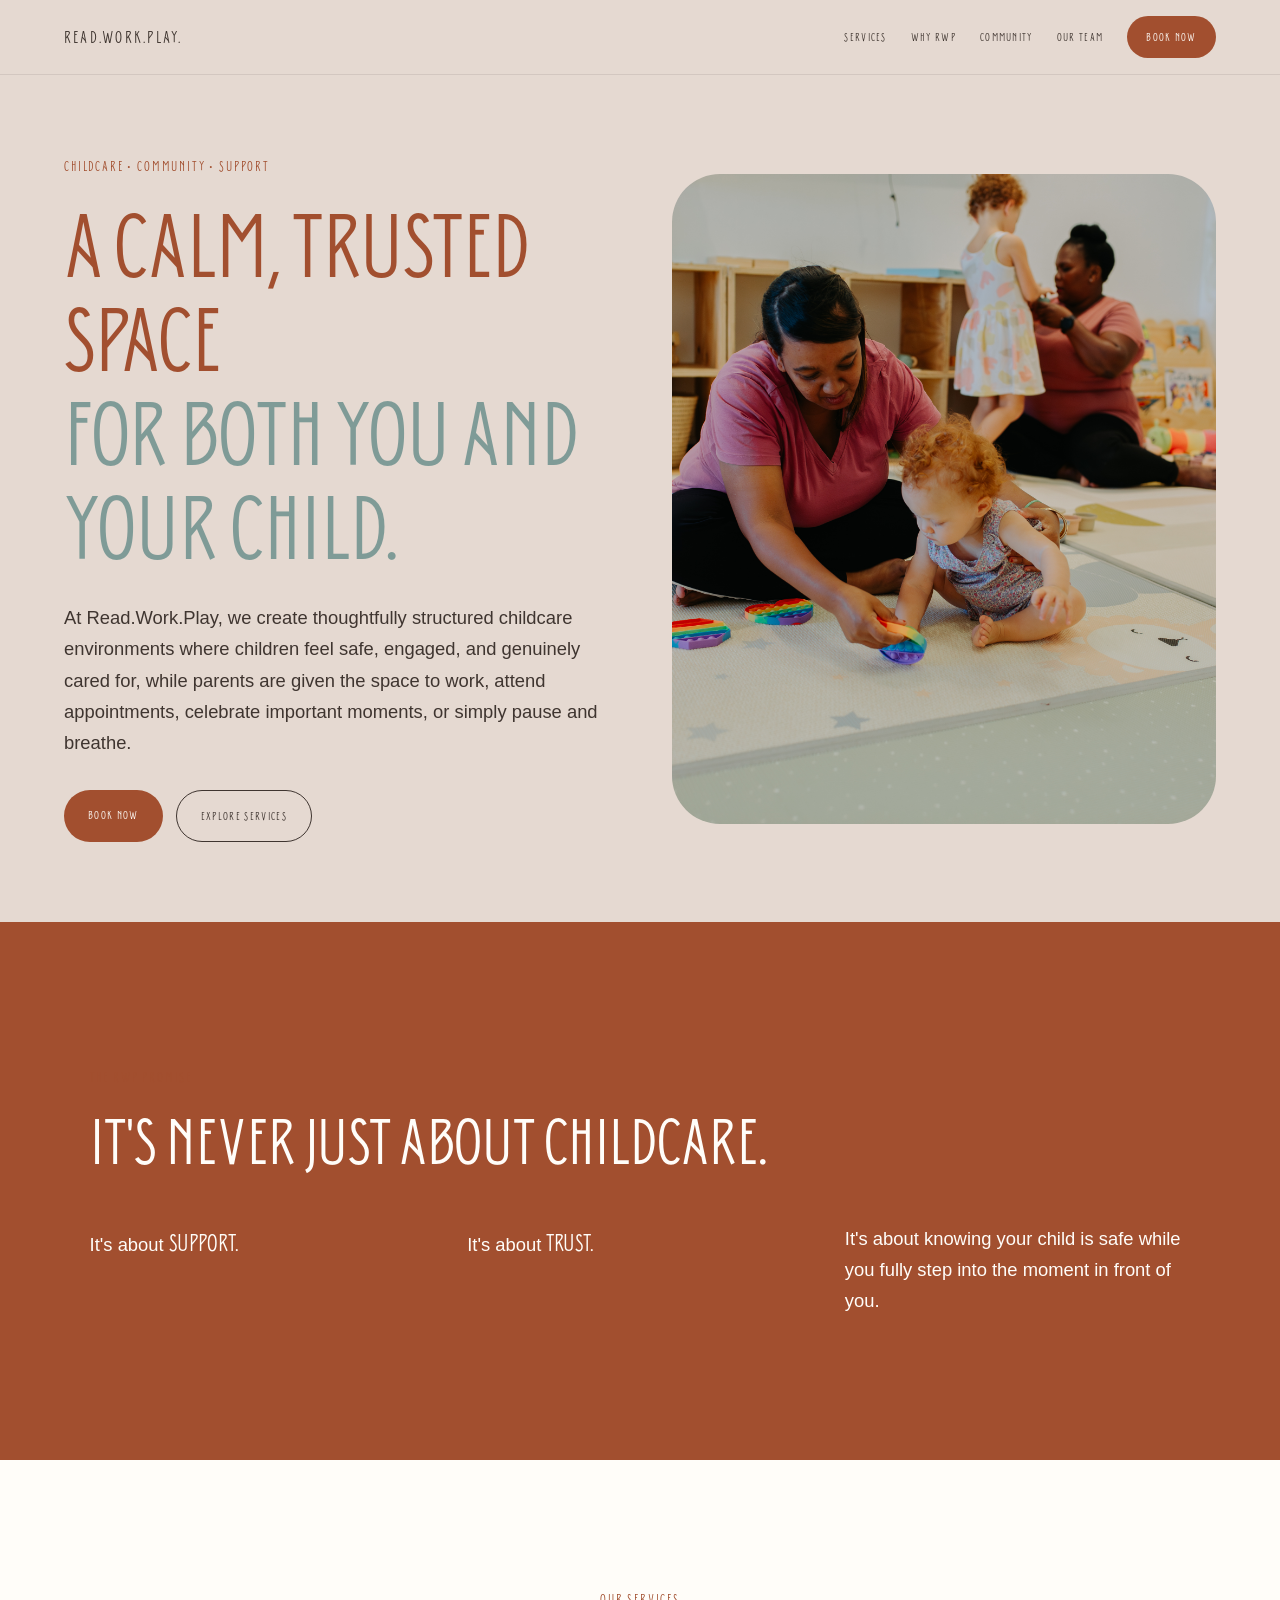
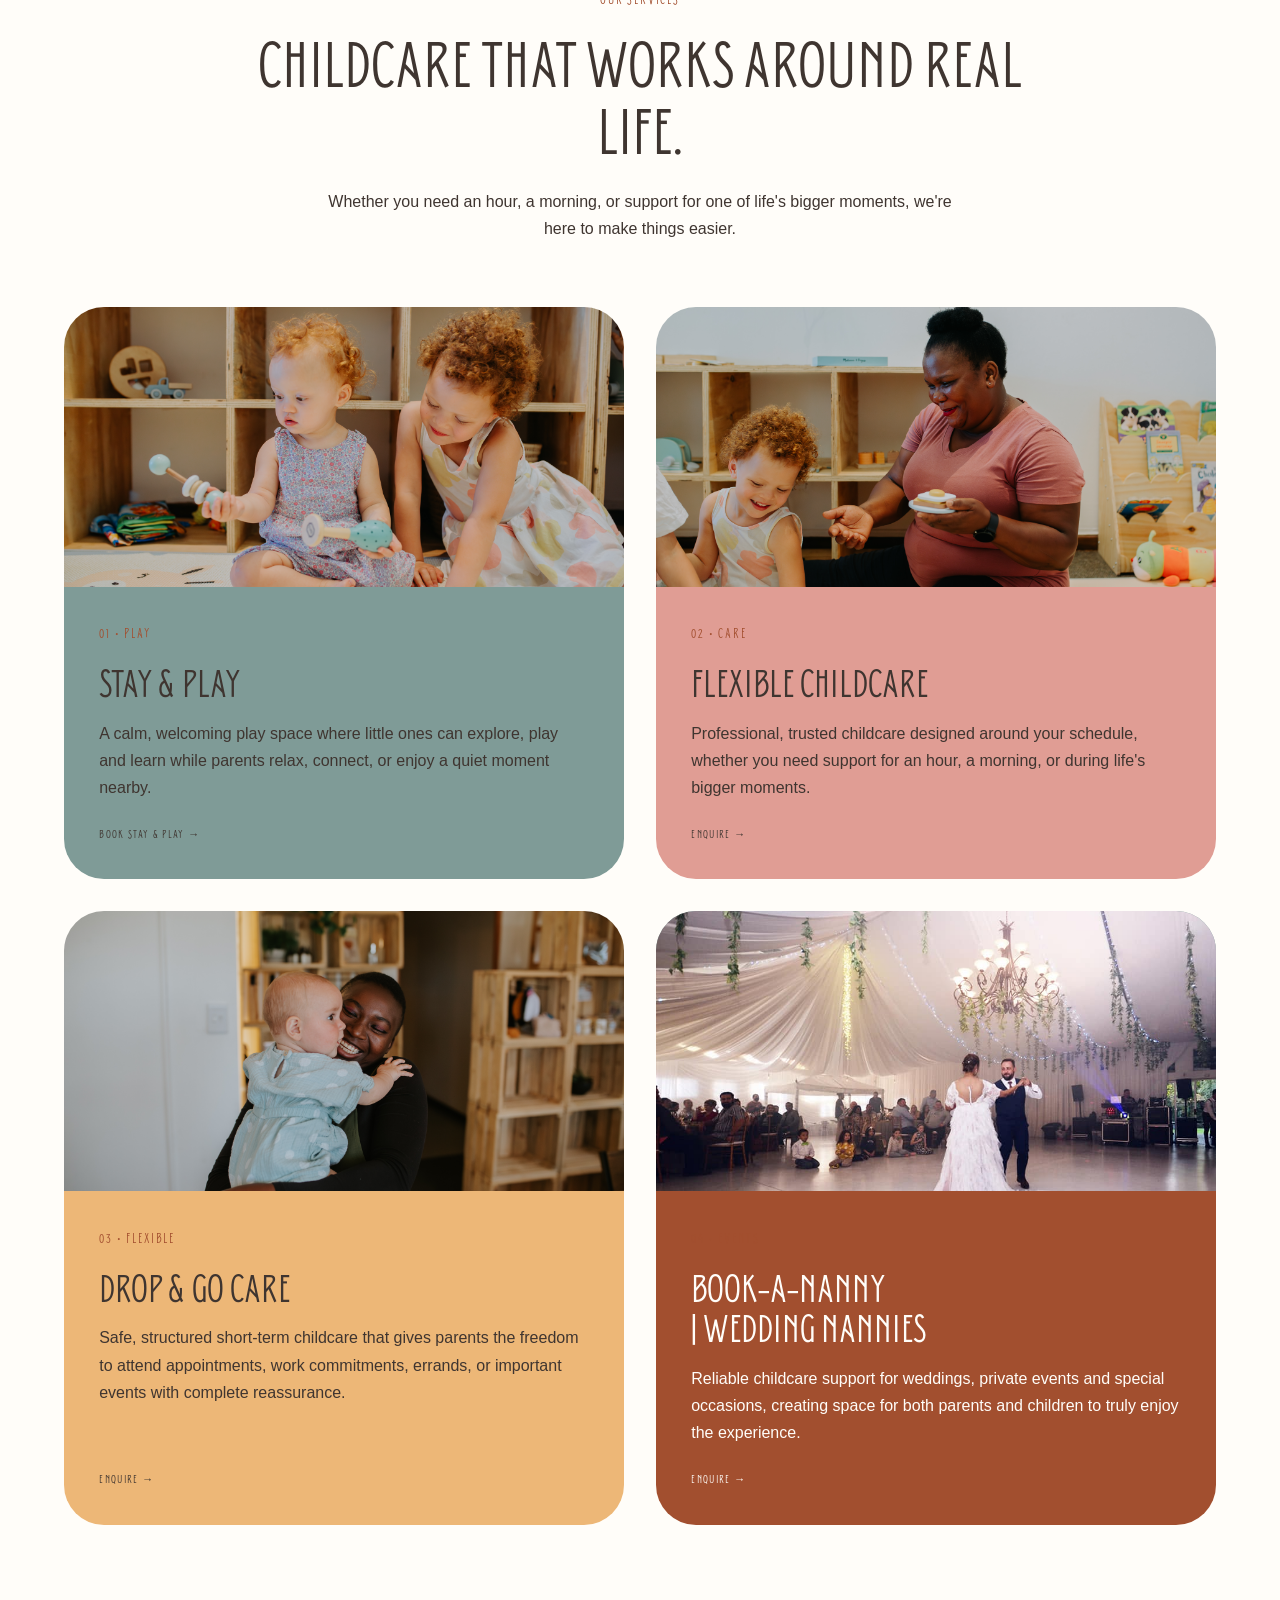
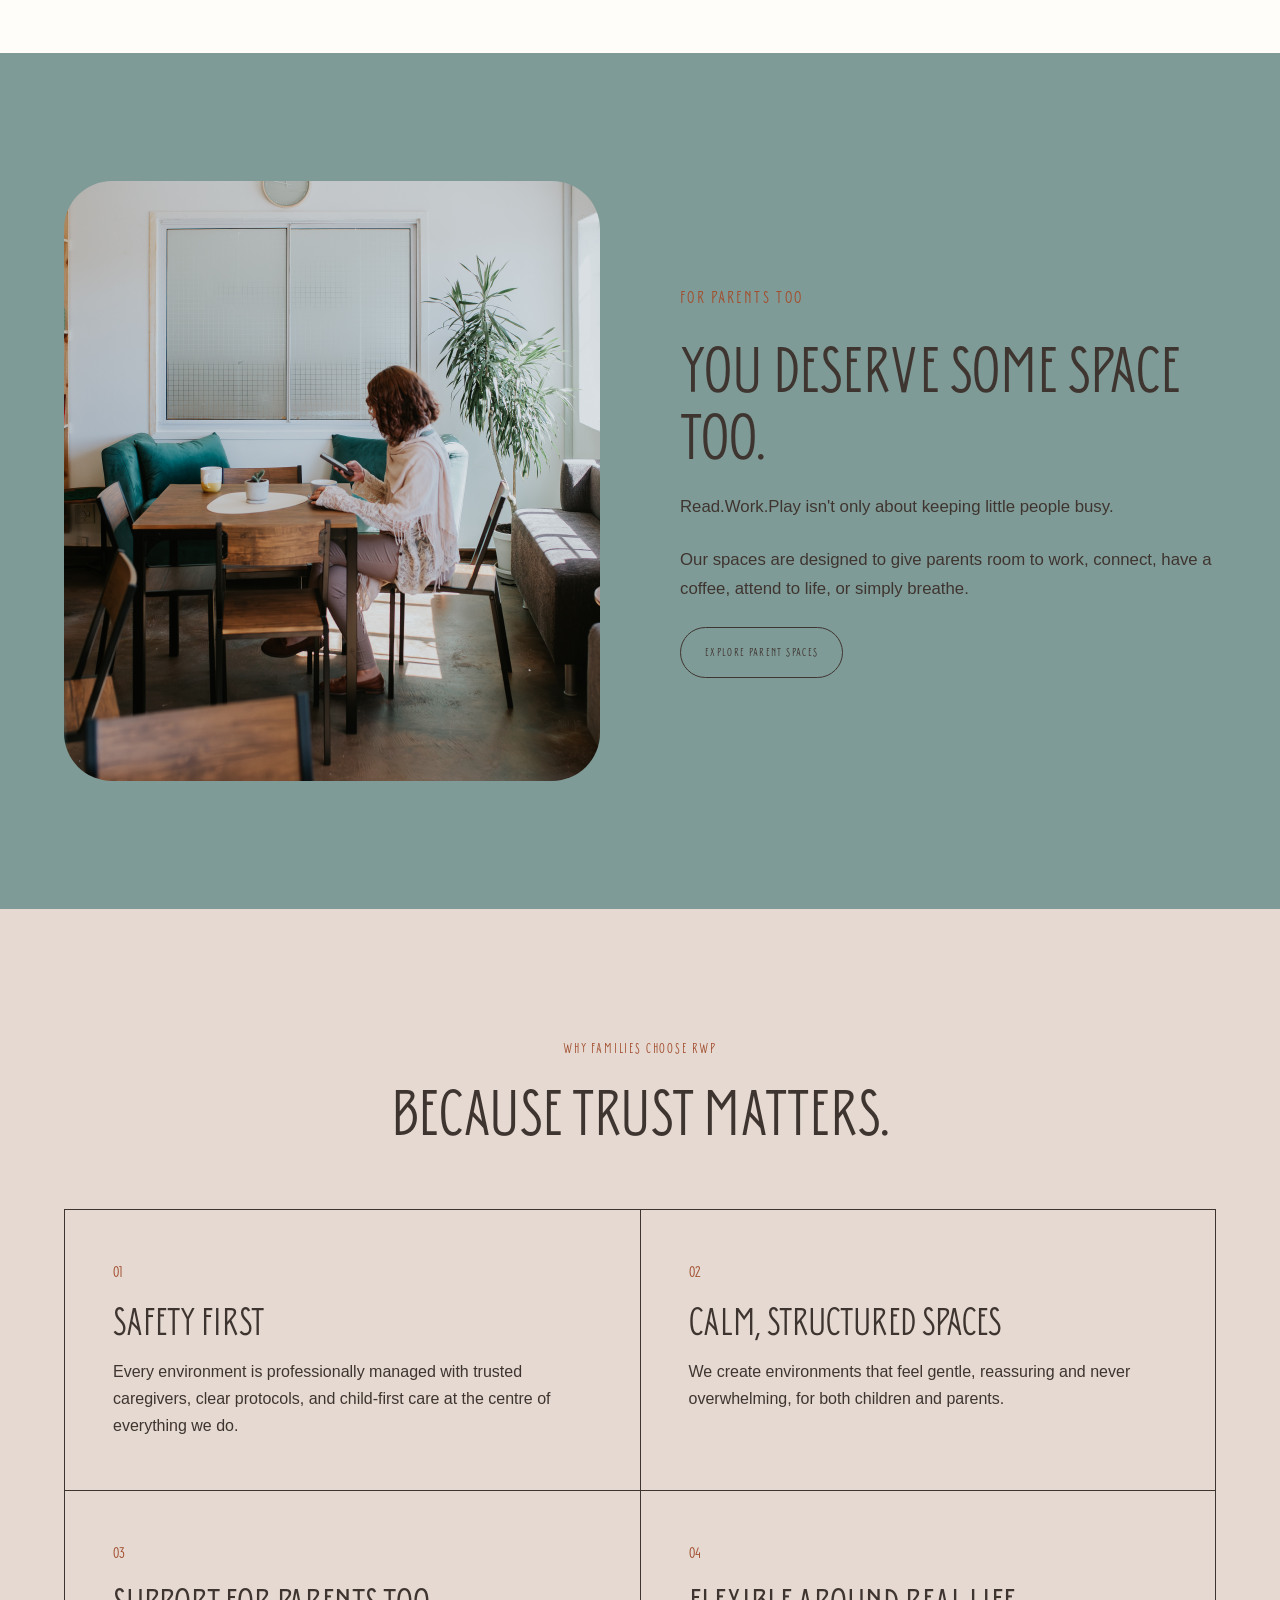
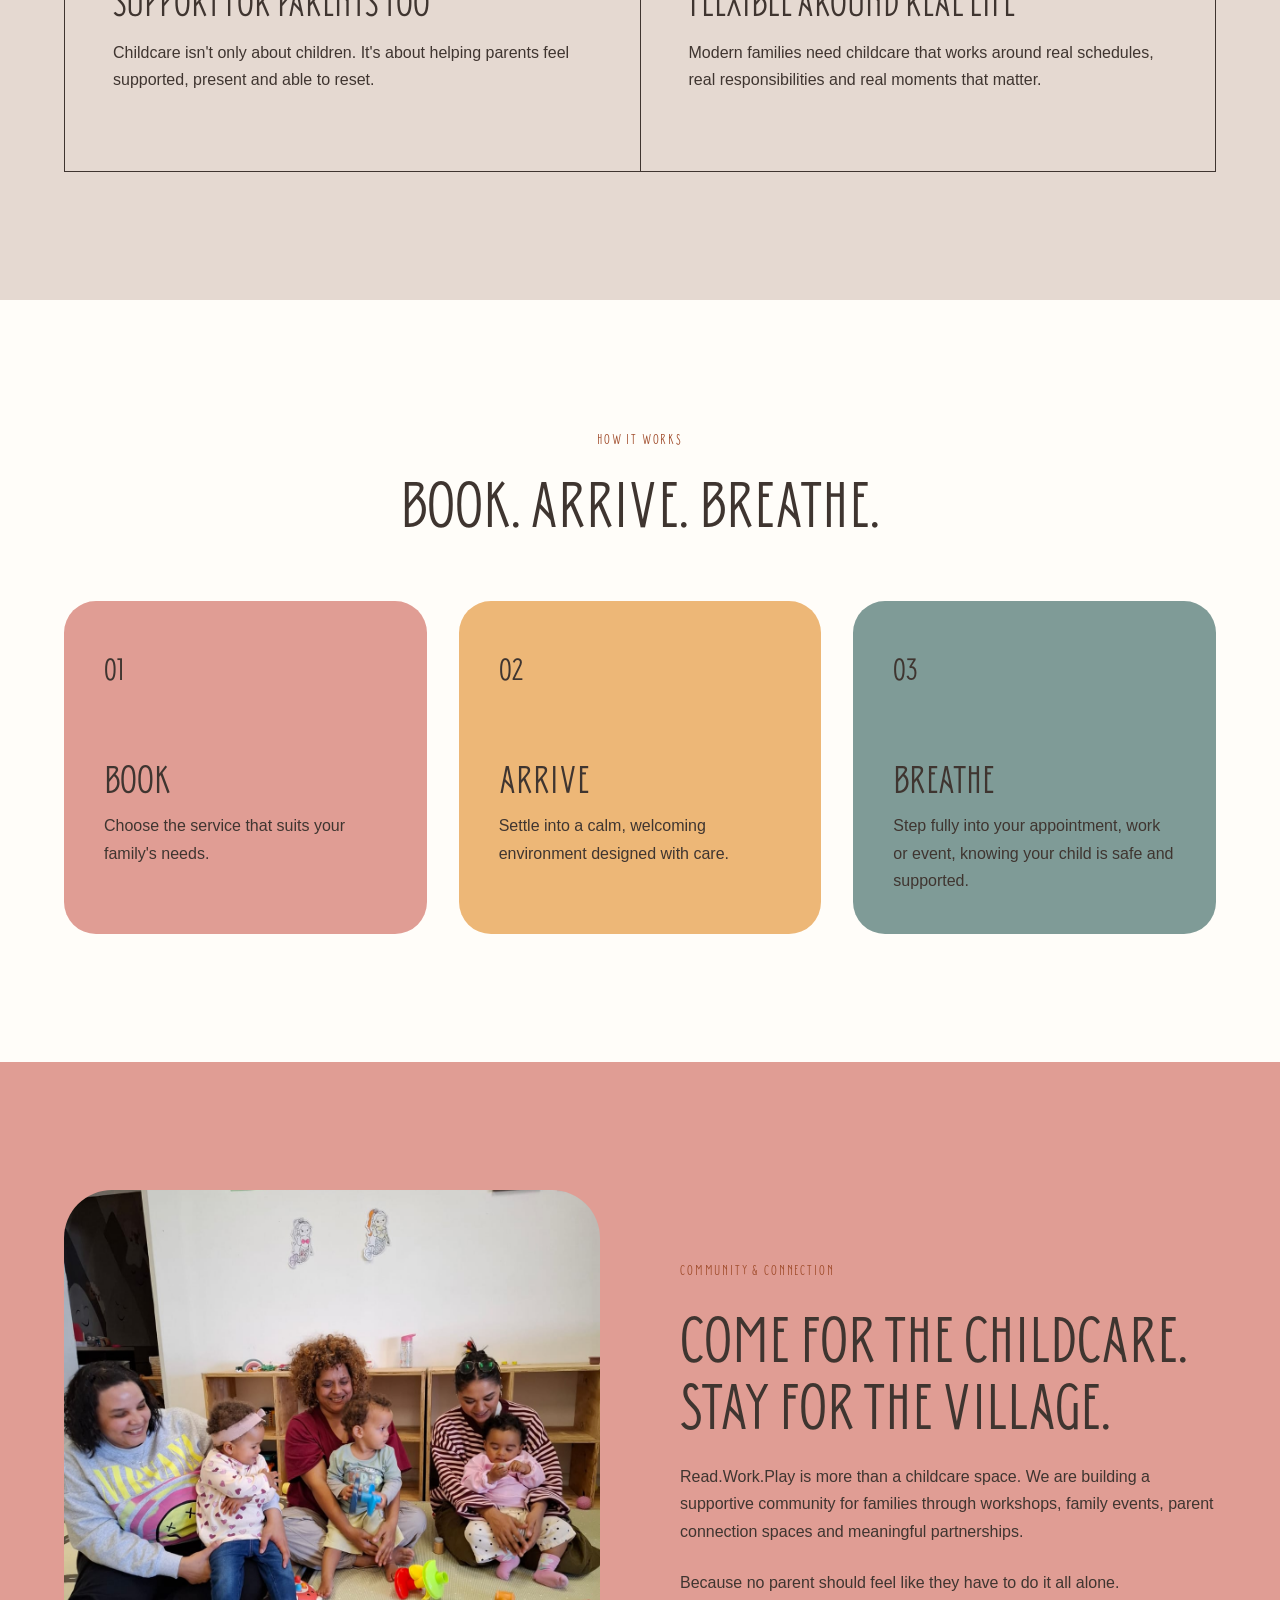
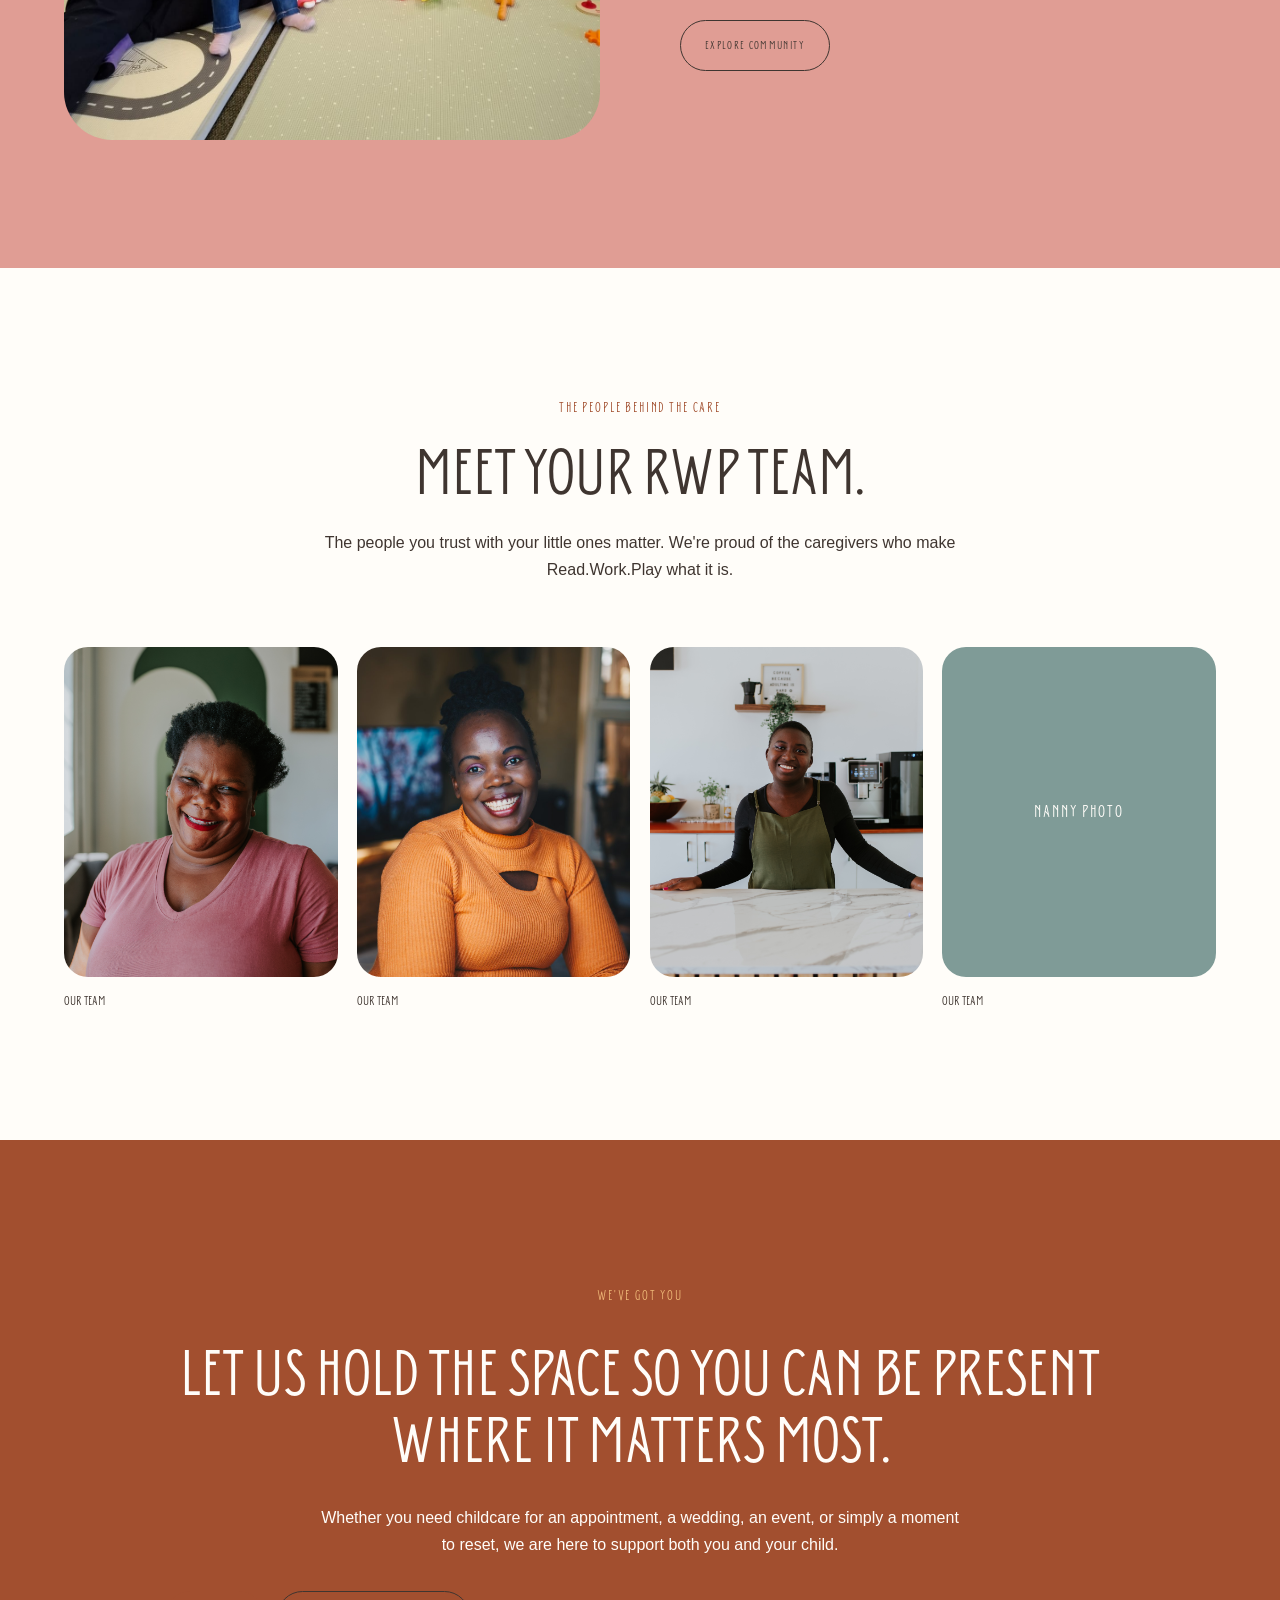
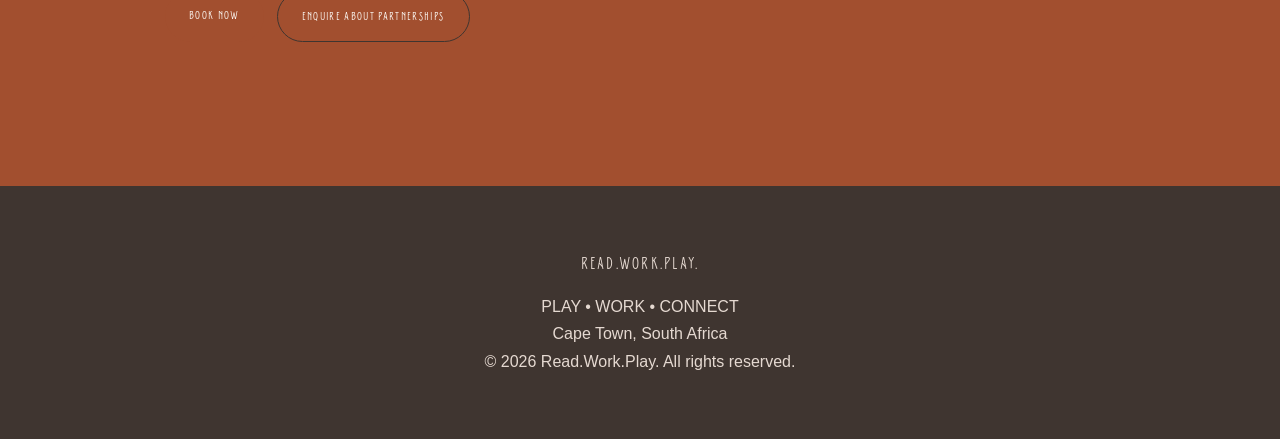
==== index.html @ f185a7cf "Update index.html" ====
<!DOCTYPE html>
<html lang="en">

<head>
    <meta charset="UTF-8">
    <meta name="viewport" content="width=device-width, initial-scale=1.0">

    <title>Read.Work.Play. | Childcare You Can Trust</title>

    <meta name="description"
        content="A calm, trusted space for both you and your child. Read.Work.Play provides trusted childcare, play, parent spaces and community in Cape Town.">

    <link rel="stylesheet" href="style.css">
</head>

<body>

<header>
    <nav class="navbar">

        <a href="#" class="logo">READ.WORK.PLAY.</a>

        <div class="nav-links">
            <a href="#services">SERVICES</a>
            <a href="#why">WHY RWP</a>
            <a href="#community">COMMUNITY</a>
            <a href="#team">OUR TEAM</a>
            <a href="#book" class="nav-button">BOOK NOW</a>
        </div>

    </nav>
</header>


<main>

<!-- HERO -->

<section class="hero">

    <div class="hero-copy">

        <p class="eyebrow">CHILDCARE • COMMUNITY • SUPPORT</p>

        <h1>
            A calm, trusted space
            <span>for both you and your child.</span>
        </h1>

        <p class="hero-text">
            At Read.Work.Play, we create thoughtfully structured childcare
            environments where children feel safe, engaged, and genuinely
            cared for, while parents are given the space to work, attend
            appointments, celebrate important moments, or simply pause and breathe.
        </p>

        <div class="hero-buttons">
            <a href="#book" class="button primary">BOOK NOW</a>
            <a href="#services" class="button secondary">EXPLORE SERVICES</a>
        </div>

    </div>


    <div class="hero-image">
    <img src="Hero photo.jpg" alt="Read.Work.Play nanny playing with a child">
</div>

    </div>

</section>


<!-- THE RWP PROMISE -->

<section class="statement">

    <div class="statement-inner">

        <p class="eyebrow">THE RWP PROMISE</p>

        <h2>It's never just about childcare.</h2>

        <div class="statement-lines">

            <p>It's about <strong>support.</strong></p>

            <p>It's about <strong>trust.</strong></p>

            <p>
                It's about knowing your child is safe while you fully
                step into the moment in front of you.
            </p>

        </div>

    </div>

</section>


<!-- SERVICES -->

<section class="services" id="services">

    <div class="section-heading">

        <p class="eyebrow">OUR SERVICES</p>

        <h2>Childcare that works around real life.</h2>

        <p>
            Whether you need an hour, a morning, or support for one of
            life's bigger moments, we're here to make things easier.
        </p>

    </div>


    <div class="service-grid">


        <!-- STAY & PLAY -->

        <article class="service-card">

            <div class="service-photo">

<img src="RWP.Brand.130425-23.jpg" alt="Children enjoying Stay & Play at Read.Work.Play">

            </div>

            <div class="service-content">

                <div>

                    <p class="eyebrow">01 • PLAY</p>

                    <h3>Stay & Play</h3>

                    <p>
                        A calm, welcoming play space where little ones
                        can explore, play and learn while parents relax,
                        connect, or enjoy a quiet moment nearby.
                    </p>

                </div>

                <a href="#book" class="service-link">
                    BOOK STAY & PLAY →
                </a>

            </div>

        </article>


        <!-- FLEXIBLE CHILDCARE -->

        <article class="service-card">

            <div class="service-photo">

<img src="RWP.Brand.130425-15 (1).jpg" alt="Read.Work.Play nanny caring for a child">

            </div>

            <div class="service-content">

                <div>

                    <p class="eyebrow">02 • CARE</p>

                    <h3>Flexible Childcare</h3>

                    <p>
                        Professional, trusted childcare designed around
                        your schedule, whether you need support for an
                        hour, a morning, or during life's bigger moments.
                    </p>

                </div>

                <a href="#book" class="service-link">
                    ENQUIRE →
                </a>

            </div>

        </article>


        <!-- DROP & GO -->

        <article class="service-card">

            <div class="service-photo">

<img src="RWP.Brand.130425-76.jpg" alt="Child arriving at Read.Work.Play">

            </div>

            <div class="service-content">

                <div>

                    <p class="eyebrow">03 • FLEXIBLE</p>

                    <h3>Drop & Go Care</h3>

                    <p>
                        Safe, structured short-term childcare that gives
                        parents the freedom to attend appointments, work
                        commitments, errands, or important events with
                        complete reassurance.
                    </p>

                </div>

                <a href="#book" class="service-link">
                    ENQUIRE →
                </a>

            </div>

        </article>


        <!-- WEDDING NANNIES -->

        <article class="service-card">

            <div class="service-photo">

<img src="FB_IMG_1767176149376.jpg" alt="Children enjoying an event at Read.Work.Play">

            </div>

            <div class="service-content">

                <div>

                    <p class="eyebrow">04 • EVENTS</p>

                    <h3>
                        Book-A-Nanny<br>
                        | Wedding Nannies
                    </h3>

                    <p>
                        Reliable childcare support for weddings, private
                        events and special occasions, creating space for
                        both parents and children to truly enjoy the experience.
                    </p>

                </div>

                <a href="#book" class="service-link">
                    ENQUIRE →
                </a>

            </div>

        </article>


    </div>

</section>


<!-- SPACE FOR PARENTS -->

<section class="parent-space">

    <div class="parent-grid">

        <div class="parent-image">

<img src="RWP.Brand.130425-49.jpg" alt="Parent coworking space at Read.Work.Play">

        </div>


        <div class="parent-copy">

            <p class="eyebrow">FOR PARENTS TOO</p>

            <h2>You deserve some space too.</h2>

            <p>
                Read.Work.Play isn't only about keeping little people busy.
            </p>

            <p>
                Our spaces are designed to give parents room to work,
                connect, have a coffee, attend to life, or simply breathe.
            </p>

            <a href="#book" class="button secondary">
                EXPLORE PARENT SPACES
            </a>

        </div>

    </div>

</section>


<!-- WHY RWP -->

<section class="section why" id="why">

    <div class="section-heading">

        <p class="eyebrow">WHY FAMILIES CHOOSE RWP</p>

        <h2>Because trust matters.</h2>

    </div>


    <div class="trust-grid">


        <article class="trust-card">

            <div class="trust-number">01</div>

            <h3>Safety First</h3>

            <p>
                Every environment is professionally managed with trusted
                caregivers, clear protocols, and child-first care at the
                centre of everything we do.
            </p>

        </article>


        <article class="trust-card">

            <div class="trust-number">02</div>

            <h3>Calm, Structured Spaces</h3>

            <p>
                We create environments that feel gentle, reassuring and
                never overwhelming, for both children and parents.
            </p>

        </article>


        <article class="trust-card">

            <div class="trust-number">03</div>

            <h3>Support for Parents Too</h3>

            <p>
                Childcare isn't only about children. It's about helping
                parents feel supported, present and able to reset.
            </p>

        </article>


        <article class="trust-card">

            <div class="trust-number">04</div>

            <h3>Flexible Around Real Life</h3>

            <p>
                Modern families need childcare that works around real
                schedules, real responsibilities and real moments that matter.
            </p>

        </article>


    </div>

</section>


<!-- HOW IT WORKS -->

<section class="section how">

    <div class="section-heading">

        <p class="eyebrow">HOW IT WORKS</p>

        <h2>Book. Arrive. Breathe.</h2>

    </div>


    <div class="steps">


        <article class="step">

            <div class="step-number">01</div>

            <h3>Book</h3>

            <p>
                Choose the service that suits your family's needs.
            </p>

        </article>


        <article class="step">

            <div class="step-number">02</div>

            <h3>Arrive</h3>

            <p>
                Settle into a calm, welcoming environment designed with care.
            </p>

        </article>


        <article class="step">

            <div class="step-number">03</div>

            <h3>Breathe</h3>

            <p>
                Step fully into your appointment, work or event,
           knowing your child is safe and supported.
            </p>

        </article>


    </div>

</section>


<!-- COMMUNITY -->

<section class="community" id="community">

    <div class="community-grid">

        <div class="community-image">

<img src="1000138446.jpg" alt="Read.Work.Play community and café space">

        </div>


        <div class="community-copy">

            <p class="eyebrow">COMMUNITY & CONNECTION</p>

            <h2>Come for the childcare. Stay for the village.</h2>

            <p>
                Read.Work.Play is more than a childcare space. We are
                building a supportive community for families through
                workshops, family events, parent connection spaces and
                meaningful partnerships.
            </p>

            <p>
                Because no parent should feel like they have to do it all alone.
            </p>

            <a href="#book" class="button secondary">
                EXPLORE COMMUNITY
            </a>

        </div>

    </div>

</section>


<!-- TEAM -->

<section class="section team" id="team">

    <div class="section-heading">

        <p class="eyebrow">THE PEOPLE BEHIND THE CARE</p>

        <h2>Meet your RWP team.</h2>

        <p>
            The people you trust with your little ones matter.
            We're proud of the caregivers who make Read.Work.Play what it is.
        </p>

    </div>


<div class="team-grid">

    <div>
        <div class="team-photo">
            <img src="RWP.Brand.130425-104.jpg" alt="Read.Work.Play nanny">
        </div>
        <p class="team-name">OUR TEAM</p>
    </div>

    <div>
        <div class="team-photo">
            <img src="Scene 3-1.jpg" alt="Read.Work.Play nanny">
        </div>
        <p class="team-name">OUR TEAM</p>
    </div>

    <div>
        <div class="team-photo">
            <img src="RWP.Brand.130425-85.jpg" alt="Read.Work.Play nanny">
        </div>
        <p class="team-name">OUR TEAM</p>
    </div>

    <div>
        <div class="team-photo">
            <div class="image-placeholder">NANNY PHOTO</div>
        </div>
        <p class="team-name">OUR TEAM</p>
    </div>

</div>

</section>


<!-- FINAL CTA -->

<section class="final-cta" id="book">

    <div class="final-cta-inner">

        <p class="eyebrow">WE'VE GOT YOU</p>

        <h2>
            Let us hold the space so you can be present where it matters most.
        </h2>

        <p>
            Whether you need childcare for an appointment, a wedding,
            an event, or simply a moment to reset, we are here to support
            both you and your child.
        </p>

        <div class="hero-buttons">

            <a href="#" class="button primary">
                BOOK NOW
            </a>

            <a href="#" class="button secondary">
                ENQUIRE ABOUT PARTNERSHIPS
            </a>

        </div>

    </div>

</section>

</main>


<footer>

    <div class="footer-logo">
        READ.WORK.PLAY.
    </div>

    <p>PLAY • WORK • CONNECT</p>

    <p>Cape Town, South Africa</p>

    <p>© 2026 Read.Work.Play. All rights reserved.</p>

</footer>

</body>

</html>
---- style.css ----
@font-face {
    font-family: "Donau";
    src: url("Donau%20Neue_Uppercase.otf") format("opentype");
    font-weight: 400;
    font-style: normal;
}

:root {
    --teal: #7F9B97;
    --pink: #E09D94;
    --peach: #EDB777;
    --cream: #E5D9D1;
    --rust: #A24F2F;
    --dark: #3F3530;
    --white: #FFFDF9;
}

* {
    margin: 0;
    padding: 0;
    box-sizing: border-box;
}

html {
    scroll-behavior: smooth;
}

body {
    background: var(--cream);
    color: var(--dark);
    font-family: Arial, Helvetica, sans-serif;
    line-height: 1.7;
}

a {
    color: inherit;
    text-decoration: none;
}

img {
    width: 100%;
    height: 100%;
    object-fit: cover;
    display: block;
}

h1,
h2,
h3,
.logo,
.button,
.eyebrow,
.nav-links a {
    font-family: "Donau", Arial, sans-serif;
    text-transform: uppercase;
    font-weight: 400;
}

h1,
h2,
h3 {
    line-height: 1.05;
}

h1 {
    font-size: clamp(3.5rem, 7vw, 7.5rem);
}

h2 {
    font-size: clamp(2.8rem, 5vw, 5.5rem);
}

h3 {
    font-size: clamp(1.8rem, 3vw, 2.8rem);
}

.eyebrow {
    font-size: .82rem;
    letter-spacing: .14em;
    color: var(--rust);
    margin-bottom: 1.2rem;
}

/* NAV */

header {
    position: sticky;
    top: 0;
    z-index: 100;
    background: rgba(229,217,209,.94);
    backdrop-filter: blur(12px);
    border-bottom: 1px solid rgba(63,53,48,.1);
}

.navbar {
    max-width: 1400px;
    margin: auto;
    padding: 1rem 5%;
    display: flex;
    justify-content: space-between;
    align-items: center;
}

.logo {
    font-size: 1rem;
    letter-spacing: .14em;
}

.nav-links {
    display: flex;
    gap: 1.5rem;
    align-items: center;
}

.nav-links a {
    font-size: .68rem;
    letter-spacing: .12em;
}

.nav-button {
    background: var(--rust);
    color: var(--white);
    padding: .75rem 1.2rem;
    border-radius: 100px;
}

/* HERO */

.hero {
    min-height: 86vh;
    padding: 5rem 5%;
    display: grid;
    grid-template-columns: 1fr 1fr;
    gap: 4rem;
    align-items: center;
    max-width: 1500px;
    margin: auto;
}

.hero-copy {
    max-width: 700px;
}

.hero h1 {
    color: var(--rust);
    margin-bottom: 1.8rem;
}

.hero h1 span {
    color: var(--teal);
    display: block;
}

.hero-text {
    max-width: 600px;
    font-size: 1.15rem;
}

.hero-buttons {
    display: flex;
    flex-wrap: wrap;
    gap: .8rem;
    margin-top: 2rem;
}

.button {
    display: inline-block;
    padding: .95rem 1.5rem;
    border-radius: 100px;
    font-size: .7rem;
    letter-spacing: .12em;
    transition: transform .2s ease;
}

.button:hover {
    transform: translateY(-3px);
}

.primary {
    background: var(--rust);
    color: var(--white);
}

.secondary {
    border: 1.5px solid var(--dark);
}

.hero-image {
    height: 650px;
    border-radius: 3rem;
    overflow: hidden;
    background: var(--teal);
}

.image-placeholder {
    min-height: 100%;
    display: flex;
    align-items: center;
    justify-content: center;
    text-align: center;
    padding: 2rem;
    color: var(--white);
    background: var(--teal);
    font-family: "Donau", Arial, sans-serif;
    text-transform: uppercase;
    letter-spacing: .12em;
}

/* STATEMENT */

.statement {
    background: var(--rust);
    color: var(--white);
    padding: 9rem 7%;
}

.statement-inner {
    max-width: 1200px;
    margin: auto;
}

.statement h2 {
    max-width: 850px;
    margin-bottom: 3rem;
}

.statement-lines {
    display: grid;
    grid-template-columns: repeat(3, 1fr);
    gap: 2rem;
}

.statement-lines p {
    font-size: 1.15rem;
}

.statement-lines strong {
    font-family: "Donau", Arial, sans-serif;
    text-transform: uppercase;
    font-weight: 400;
    font-size: 1.5rem;
}

/* SECTION */

.section {
    padding: 8rem 5%;
}

.section-heading {
    max-width: 850px;
    margin: 0 auto 4rem;
    text-align: center;
}

.section-heading p:last-child {
    max-width: 650px;
    margin: 1.5rem auto 0;
}

/* SERVICES */

.services {
    background: var(--white);
    padding: 8rem 5%;
}

.service-grid {
    max-width: 1300px;
    margin: auto;
    display: grid;
    grid-template-columns: repeat(2, 1fr);
    gap: 2rem;
}

.service-card {
    min-height: 560px;
    border-radius: 2.5rem;
    overflow: hidden;
    display: grid;
    grid-template-rows: 280px 1fr;
}

.service-photo {
    background: var(--teal);
}

.service-content {
    padding: 2.2rem;
    display: flex;
    flex-direction: column;
    justify-content: space-between;
}

.service-card:nth-child(1) .service-content {
    background: var(--teal);
}

.service-card:nth-child(2) .service-content {
    background: var(--pink);
}

.service-card:nth-child(3) .service-content {
    background: var(--peach);
}

.service-card:nth-child(4) .service-content {
    background: var(--rust);
    color: var(--white);
}

.service-content h3 {
    margin-bottom: 1rem;
}

.service-link {
    font-family: "Donau", Arial, sans-serif;
    text-transform: uppercase;
    font-size: .7rem;
    letter-spacing: .12em;
    margin-top: 1.5rem;
}

/* PARENT SPACE */

.parent-space {
    background: var(--teal);
    padding: 8rem 5%;
}

.parent-grid {
    max-width: 1300px;
    margin: auto;
    display: grid;
    grid-template-columns: 1fr 1fr;
    gap: 5rem;
    align-items: center;
}

.parent-image {
    height: 600px;
    border-radius: 3rem;
    overflow: hidden;
}

.parent-copy h2 {
    margin-bottom: 1.5rem;
}

.parent-copy p {
    max-width: 550px;
    margin-bottom: 1.5rem;
    font-size: 1.05rem;
}

/* WHY */

.why {
    background: var(--cream);
}

.trust-grid {
    max-width: 1200px;
    margin: auto;
    display: grid;
    grid-template-columns: repeat(2, 1fr);
    gap: 1px;
    background: var(--dark);
    border: 1px solid var(--dark);
}

.trust-card {
    background: var(--cream);
    padding: 3rem;
    min-height: 280px;
}

.trust-card h3 {
    margin: 1rem 0;
}

.trust-number {
    font-family: "Donau", Arial, sans-serif;
    color: var(--rust);
}

/* HOW IT WORKS */

.how {
    background: var(--white);
}

.steps {
    max-width: 1200px;
    margin: auto;
    display: grid;
    grid-template-columns: repeat(3, 1fr);
    gap: 2rem;
}

.step {
    padding: 2.5rem;
    border-radius: 2rem;
    background: var(--pink);
}

.step:nth-child(2) {
    background: var(--peach);
}

.step:nth-child(3) {
    background: var(--teal);
}

.step-number {
    font-family: "Donau", Arial, sans-serif;
    font-size: 2rem;
    margin-bottom: 4rem;
}

.step h3 {
    margin-bottom: .8rem;
}

/* COMMUNITY */

.community {
    padding: 8rem 5%;
    background: var(--pink);
}

.community-grid {
    max-width: 1300px;
    margin: auto;
    display: grid;
    grid-template-columns: 1fr 1fr;
    gap: 5rem;
    align-items: center;
}

.community-image {
    height: 550px;
    border-radius: 3rem;
    overflow: hidden;
}

.community-copy h2 {
    margin-bottom: 1.5rem;
}

.community-copy p {
    max-width: 600px;
    margin-bottom: 1.5rem;
}

/* TEAM */

.team {
    background: var(--white);
}

.team-grid {
    max-width: 1200px;
    margin: auto;
    display: grid;
    grid-template-columns: repeat(4, 1fr);
    gap: 1.2rem;
}

.team-photo {
    height: 330px;
    border-radius: 1.5rem;
    overflow: hidden;
    background: var(--teal);
}

.team-name {
    font-family: "Donau", Arial, sans-serif;
    text-transform: uppercase;
    margin-top: .8rem;
    font-size: .8rem;
}

/* CTA */

.final-cta {
    background: var(--rust);
    color: var(--white);
    text-align: center;
    padding: 9rem 5%;
}

.final-cta-inner {
    max-width: 950px;
    margin: auto;
}

.final-cta h2 {
    margin-bottom: 2rem;
}

.final-cta p {
    max-width: 650px;
    margin: 0 auto 2rem;
}

.final-cta .eyebrow {
    color: var(--peach);
}

/* FOOTER */

footer {
    background: var(--dark);
    color: var(--cream);
    text-align: center;
    padding: 4rem 5%;
}

.footer-logo {
    font-family: "Donau", Arial, sans-serif;
    letter-spacing: .14em;
    margin-bottom: 1rem;
}

/* MOBILE */

@media (max-width: 850px) {

    .nav-links {
        display: none;
    }

    .hero,
    .parent-grid,
    .community-grid {
        grid-template-columns: 1fr;
    }

    .hero {
        padding: 4rem 6%;
        min-height: auto;
    }

    .hero-image {
        height: 450px;
        order: -1;
    }

    .hero h1 {
        font-size: clamp(3.2rem, 14vw, 5.5rem);
    }

    .statement-lines,
    .steps {
        grid-template-columns: 1fr;
    }

    .service-grid,
    .trust-grid {
        grid-template-columns: 1fr;
    }

    .service-card {
        min-height: auto;
    }

    .parent-image,
    .community-image {
        height: 400px;
    }

    .team-grid {
        grid-template-columns: repeat(2, 1fr);
    }

    .section,
    .services,
    .parent-space,
    .community,
    .final-cta {
        padding: 6rem 6%;
    }
}

@media (max-width: 500px) {

    .team-grid {
        grid-template-columns: 1fr 1fr;
    }

    .team-photo {
        height: 220px;
    }
.service-content p {
    font-size: 1rem;
    line-height: 1.7;
}

.service-link {
    font-size: .78rem;
}

.trust-card p,
.step p,
.parent-copy p,
.community-copy p {
    font-size: 1rem;
    line-height: 1.7;
}
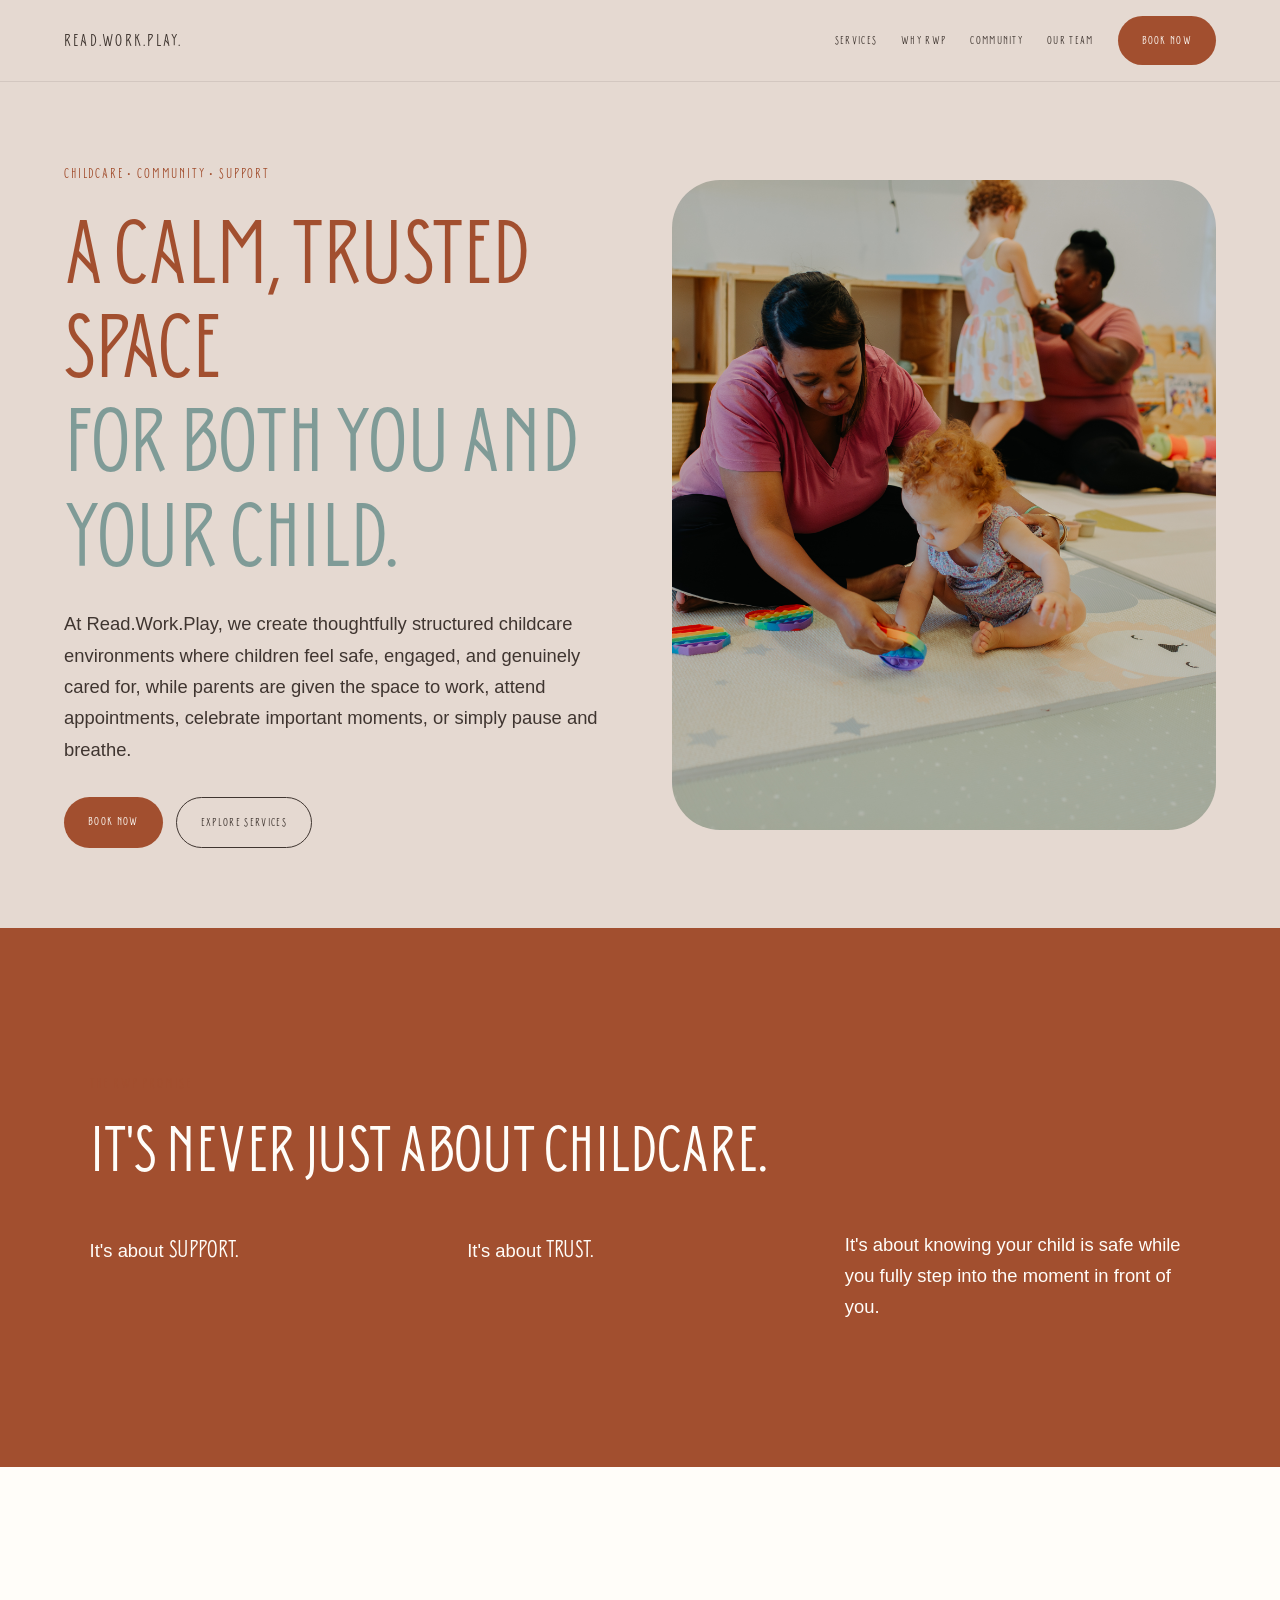
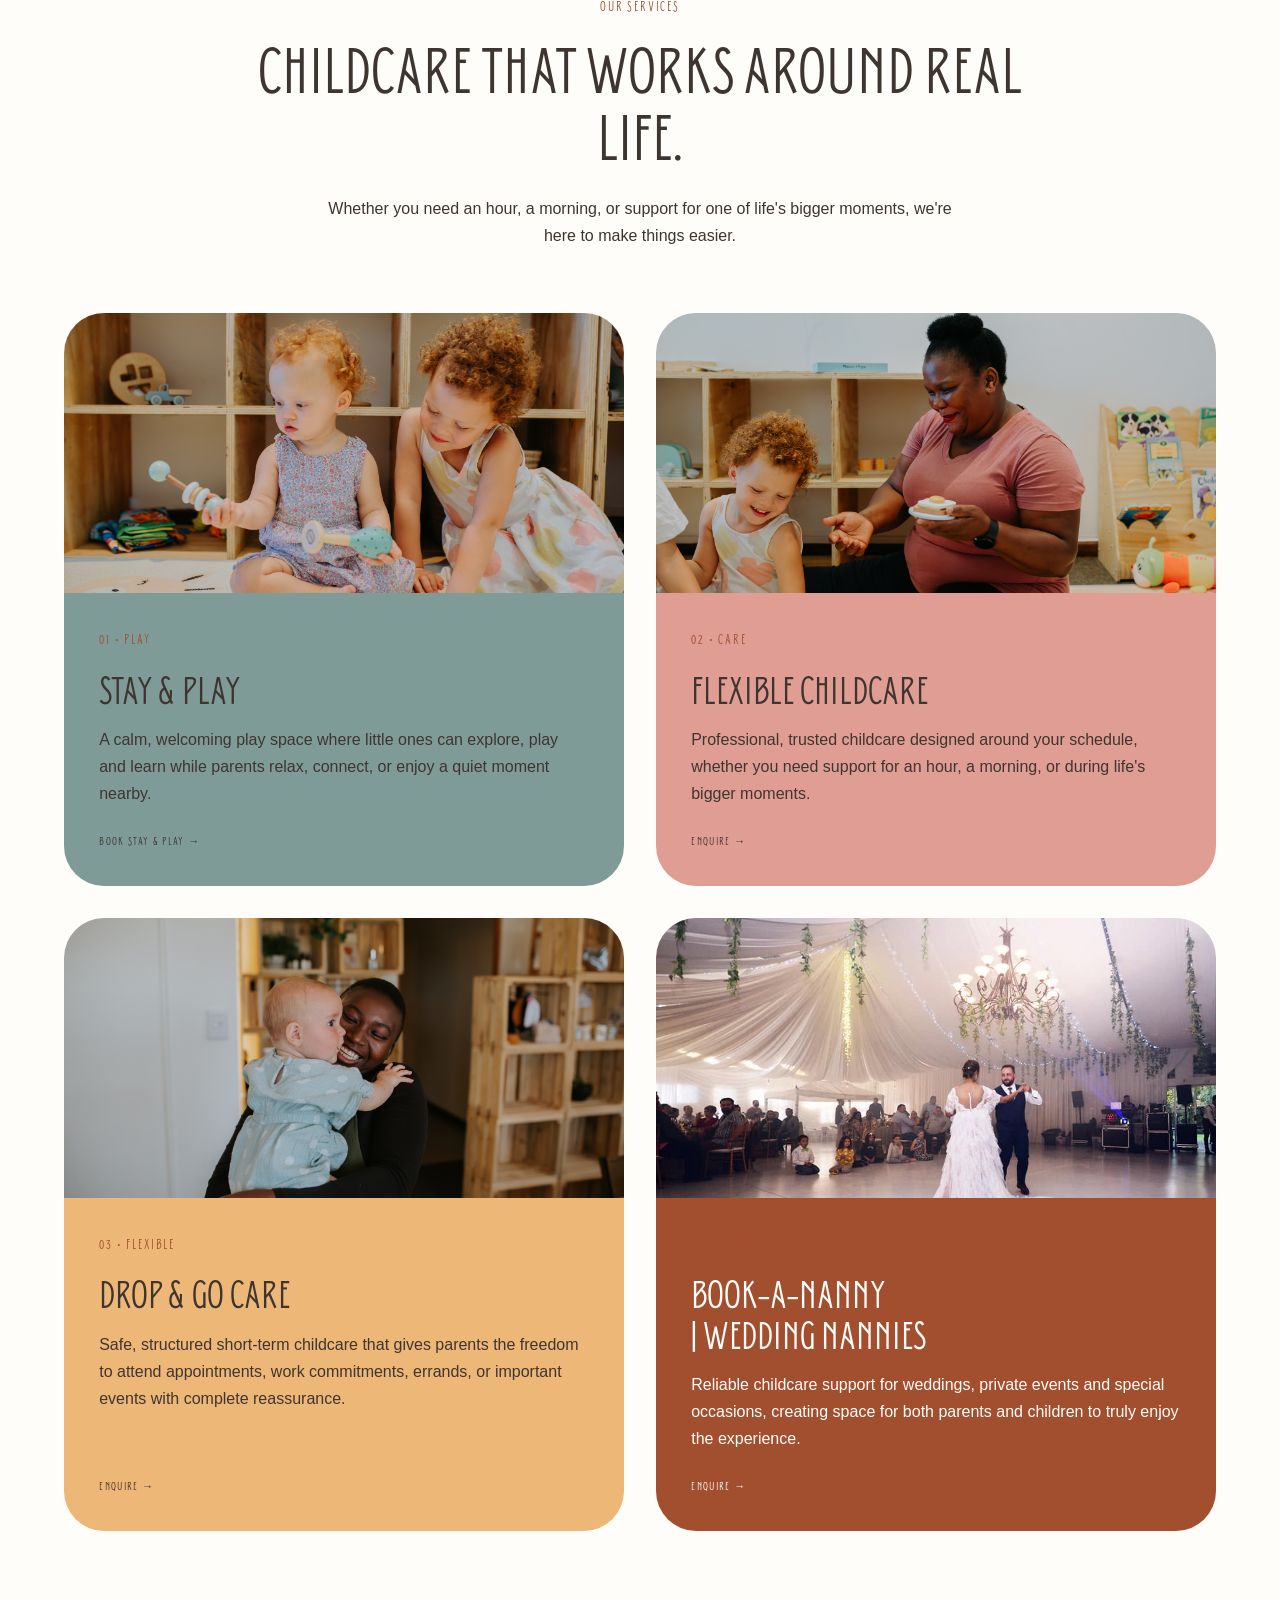
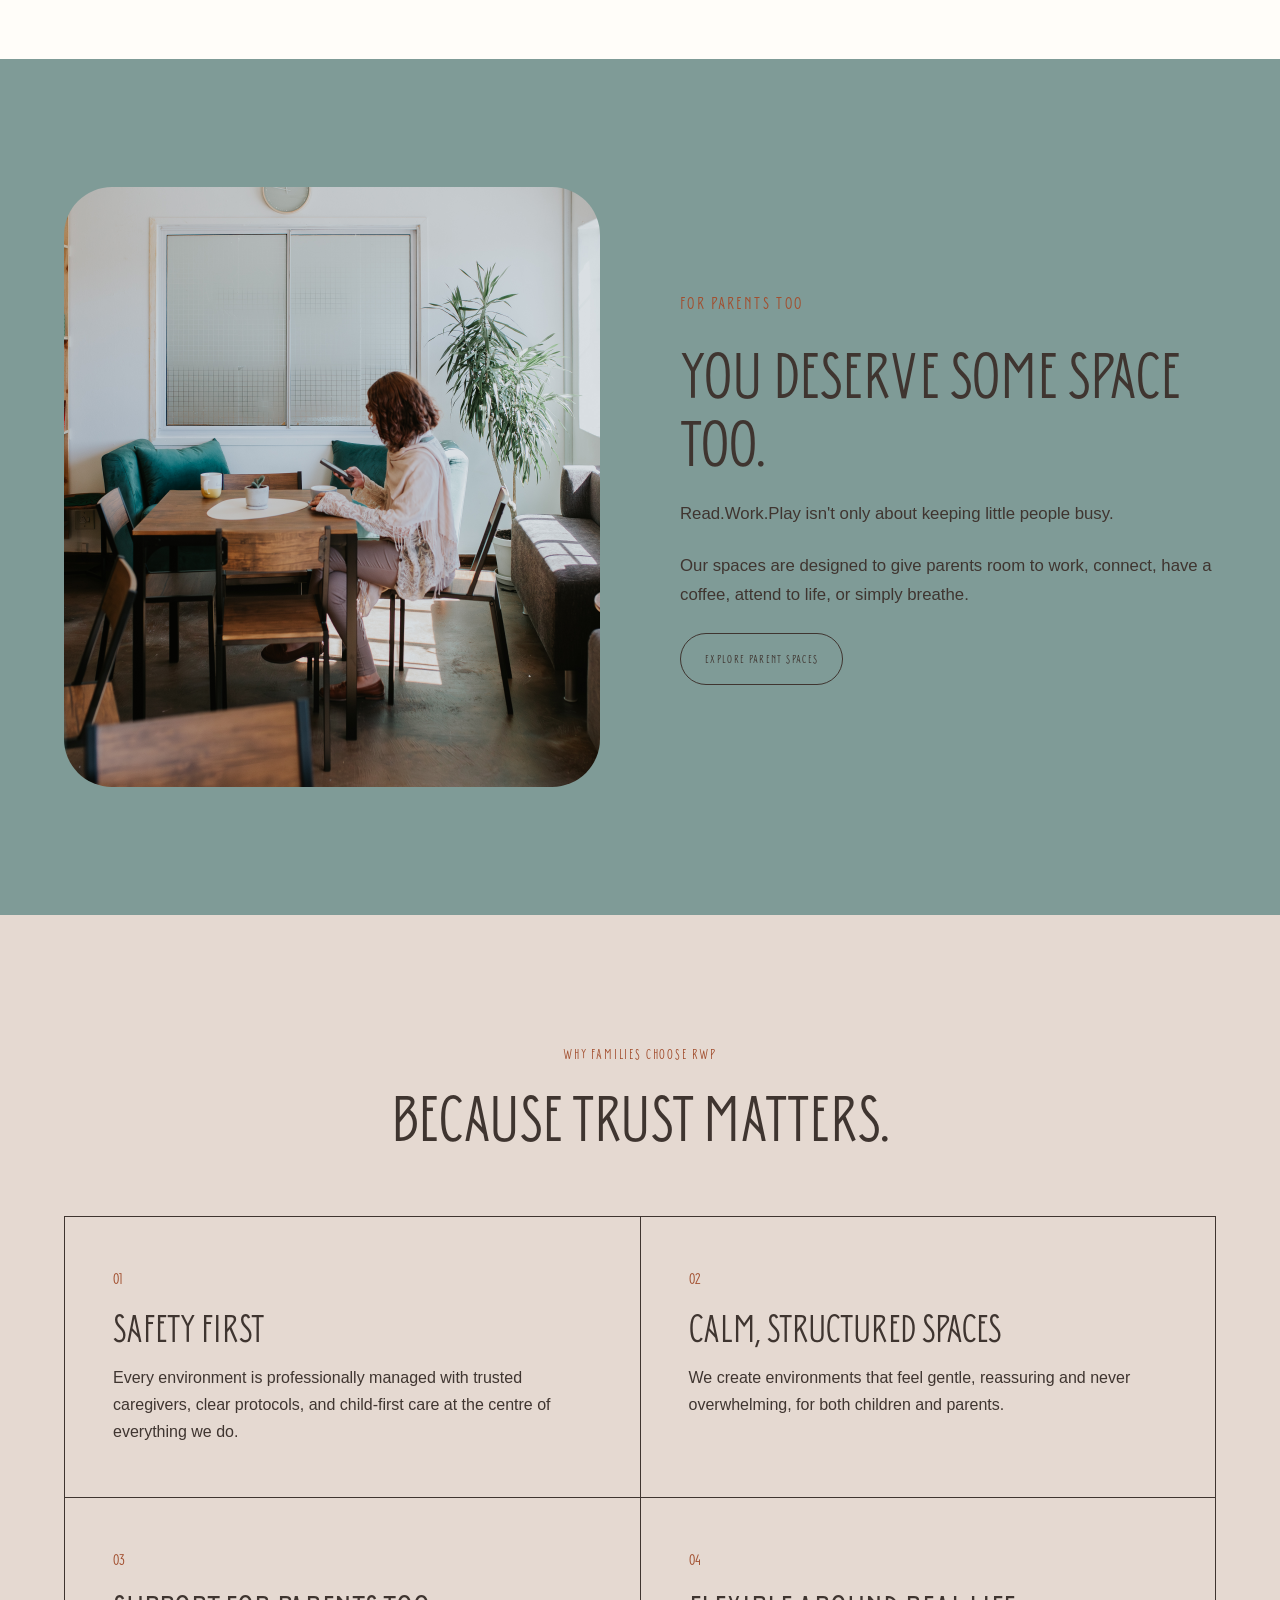
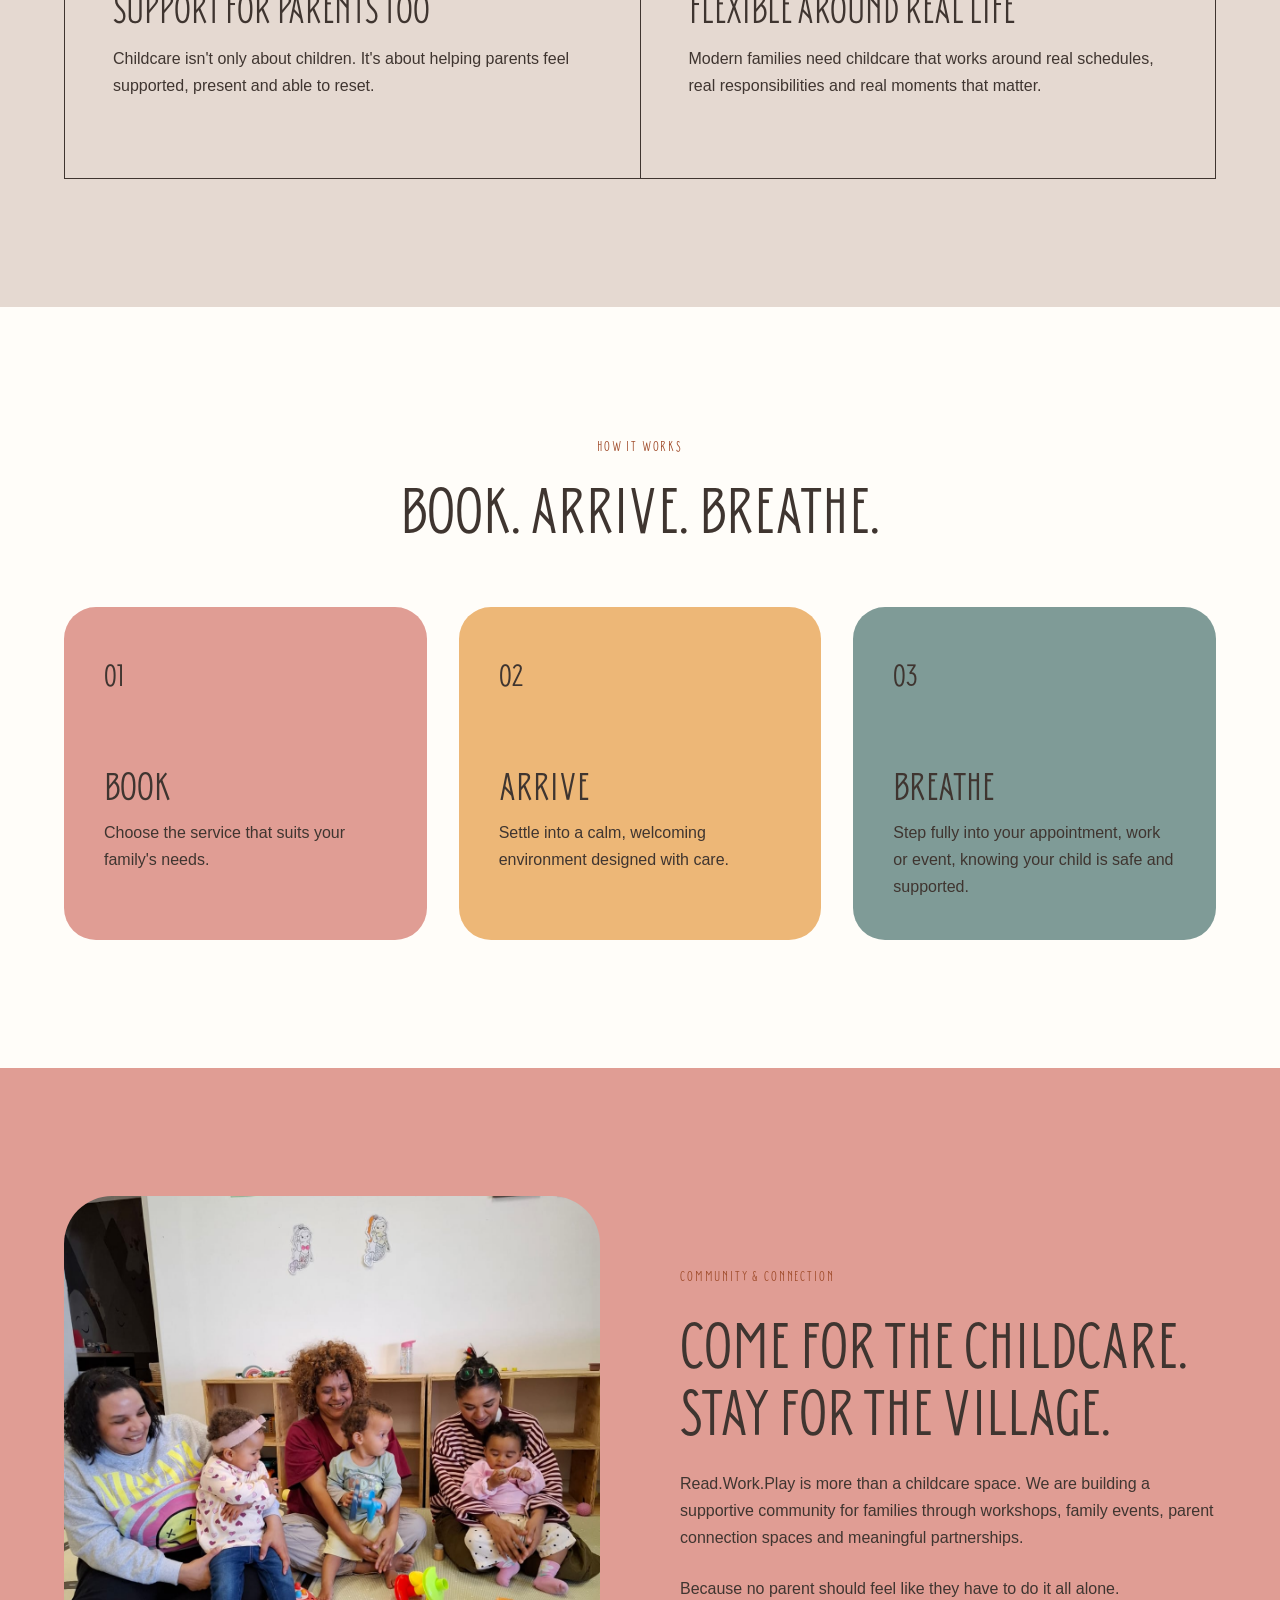
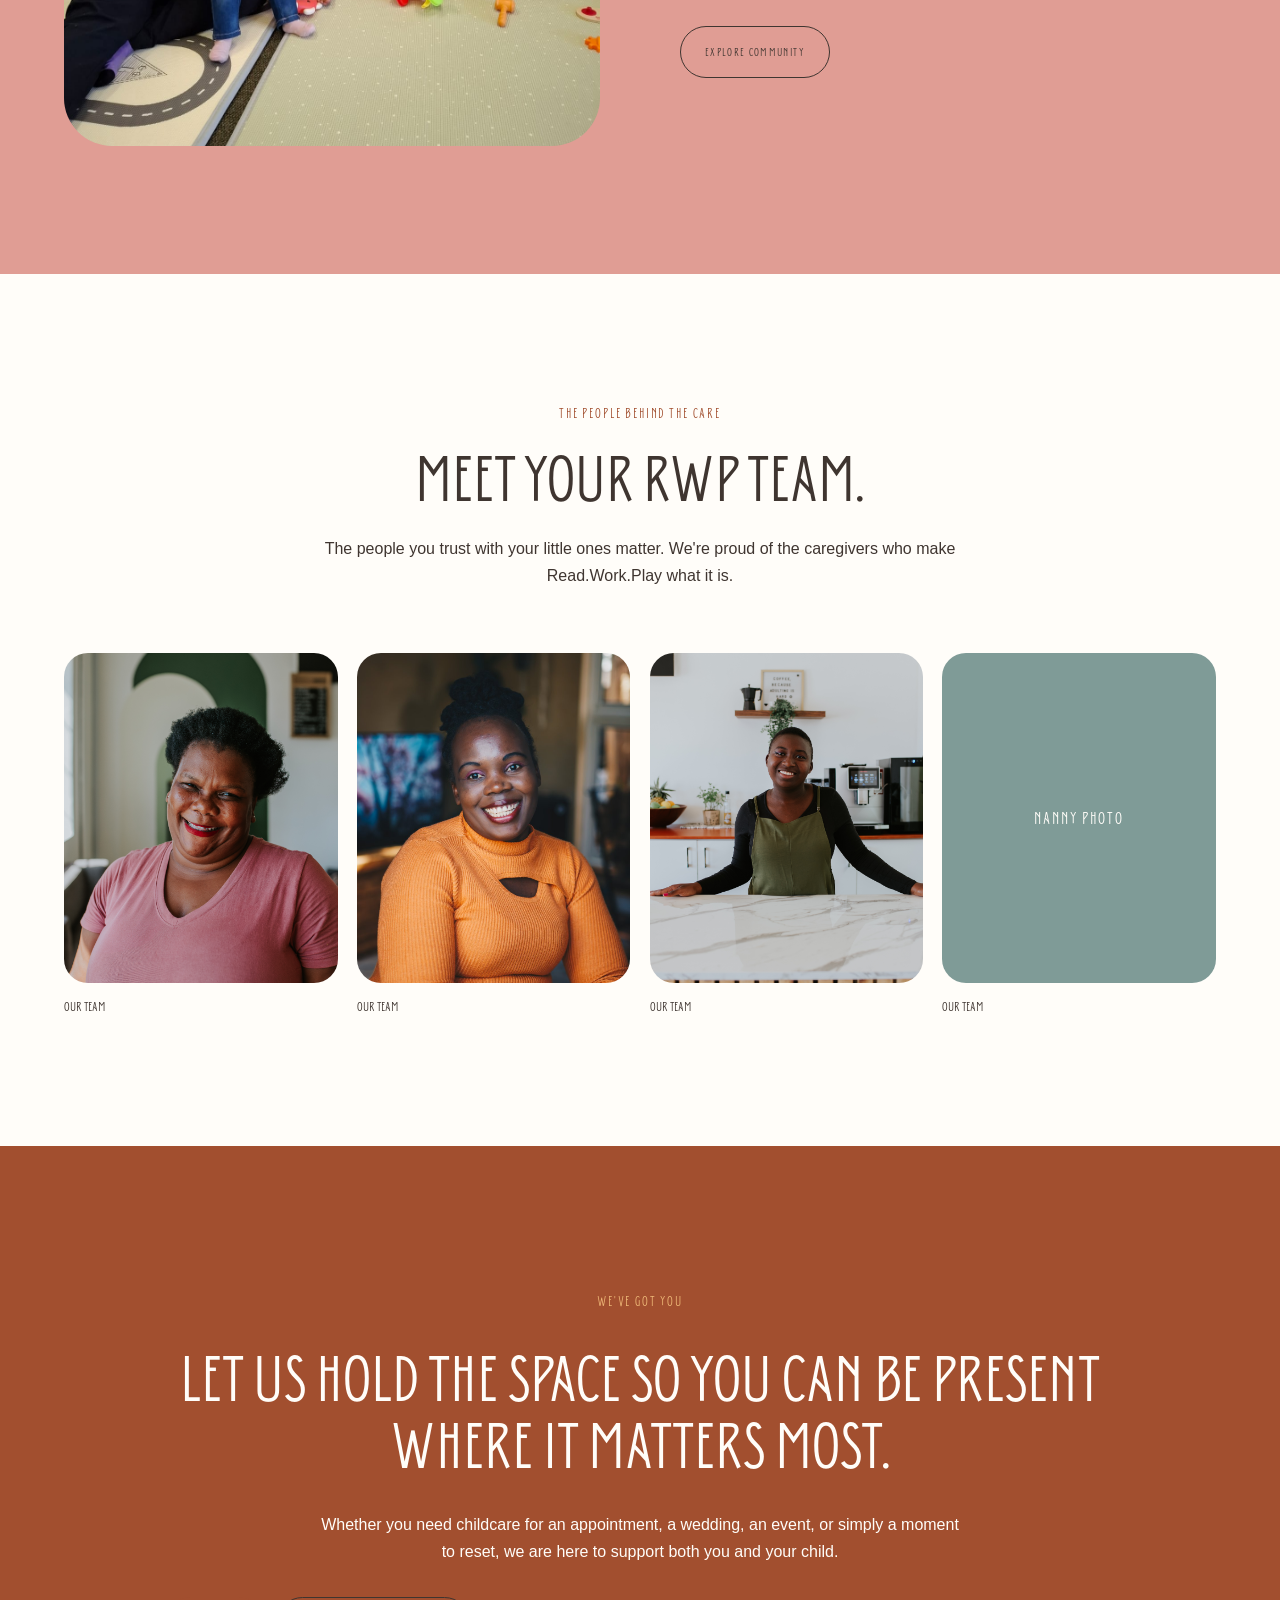
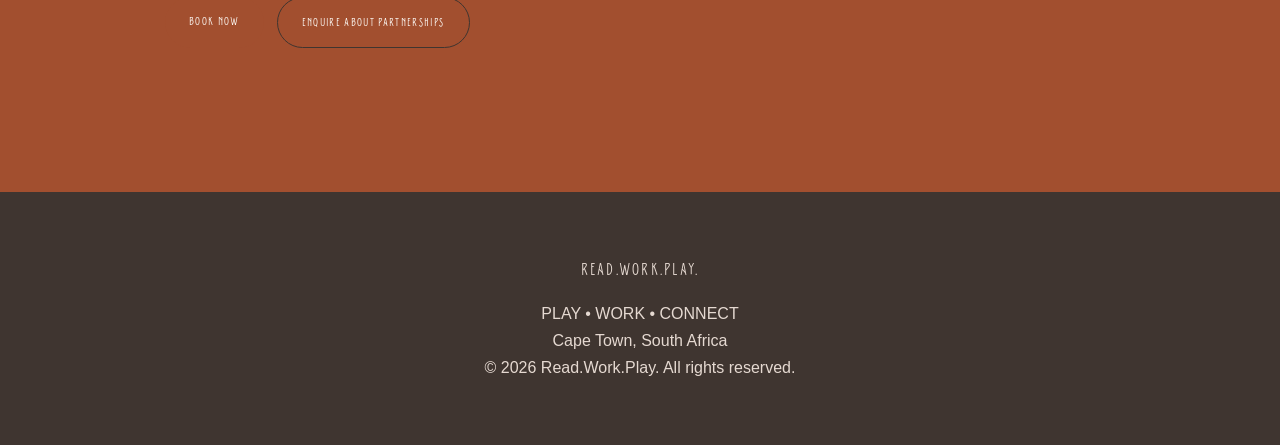
==== commit caea9628: "Update index.html" ====
--- a/index.html
+++ b/index.html
@@ -25,7 +25,7 @@
             <a href="#why">WHY RWP</a>
             <a href="#community">COMMUNITY</a>
             <a href="#team">OUR TEAM</a>
-            <a href="#book" class="nav-button">BOOK NOW</a>
+            <a href="https://bklnk.co.za/readworkplay" class="button primary">BOOK NOW</a>
         </div>
 
     </nav>
@@ -565,10 +565,9 @@
                 BOOK NOW
             </a>
 
-            <a href="#" class="button secondary">
-                ENQUIRE ABOUT PARTNERSHIPS
-            </a>
-
+           <a href="partnerships.html" class="button secondary">
+    ENQUIRE ABOUT PARTNERSHIPS
+</a>
         </div>
 
     </div>
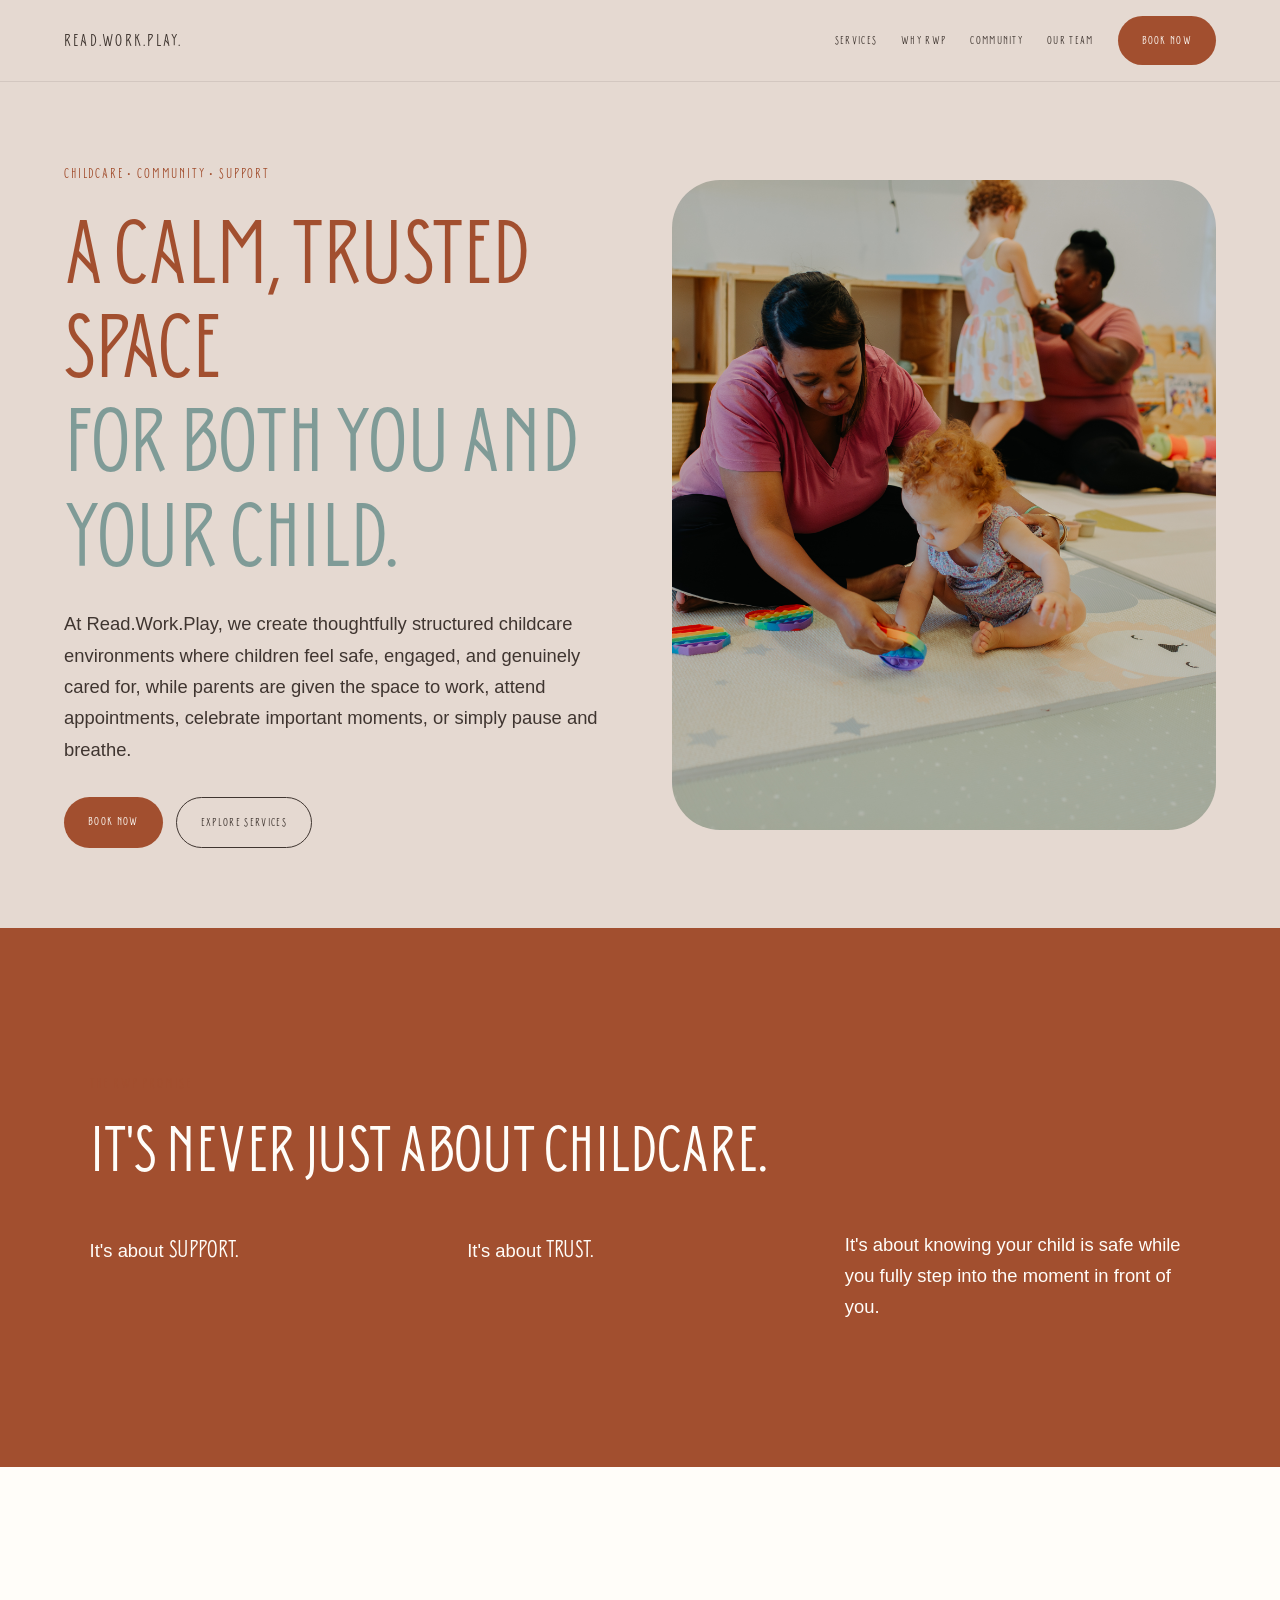
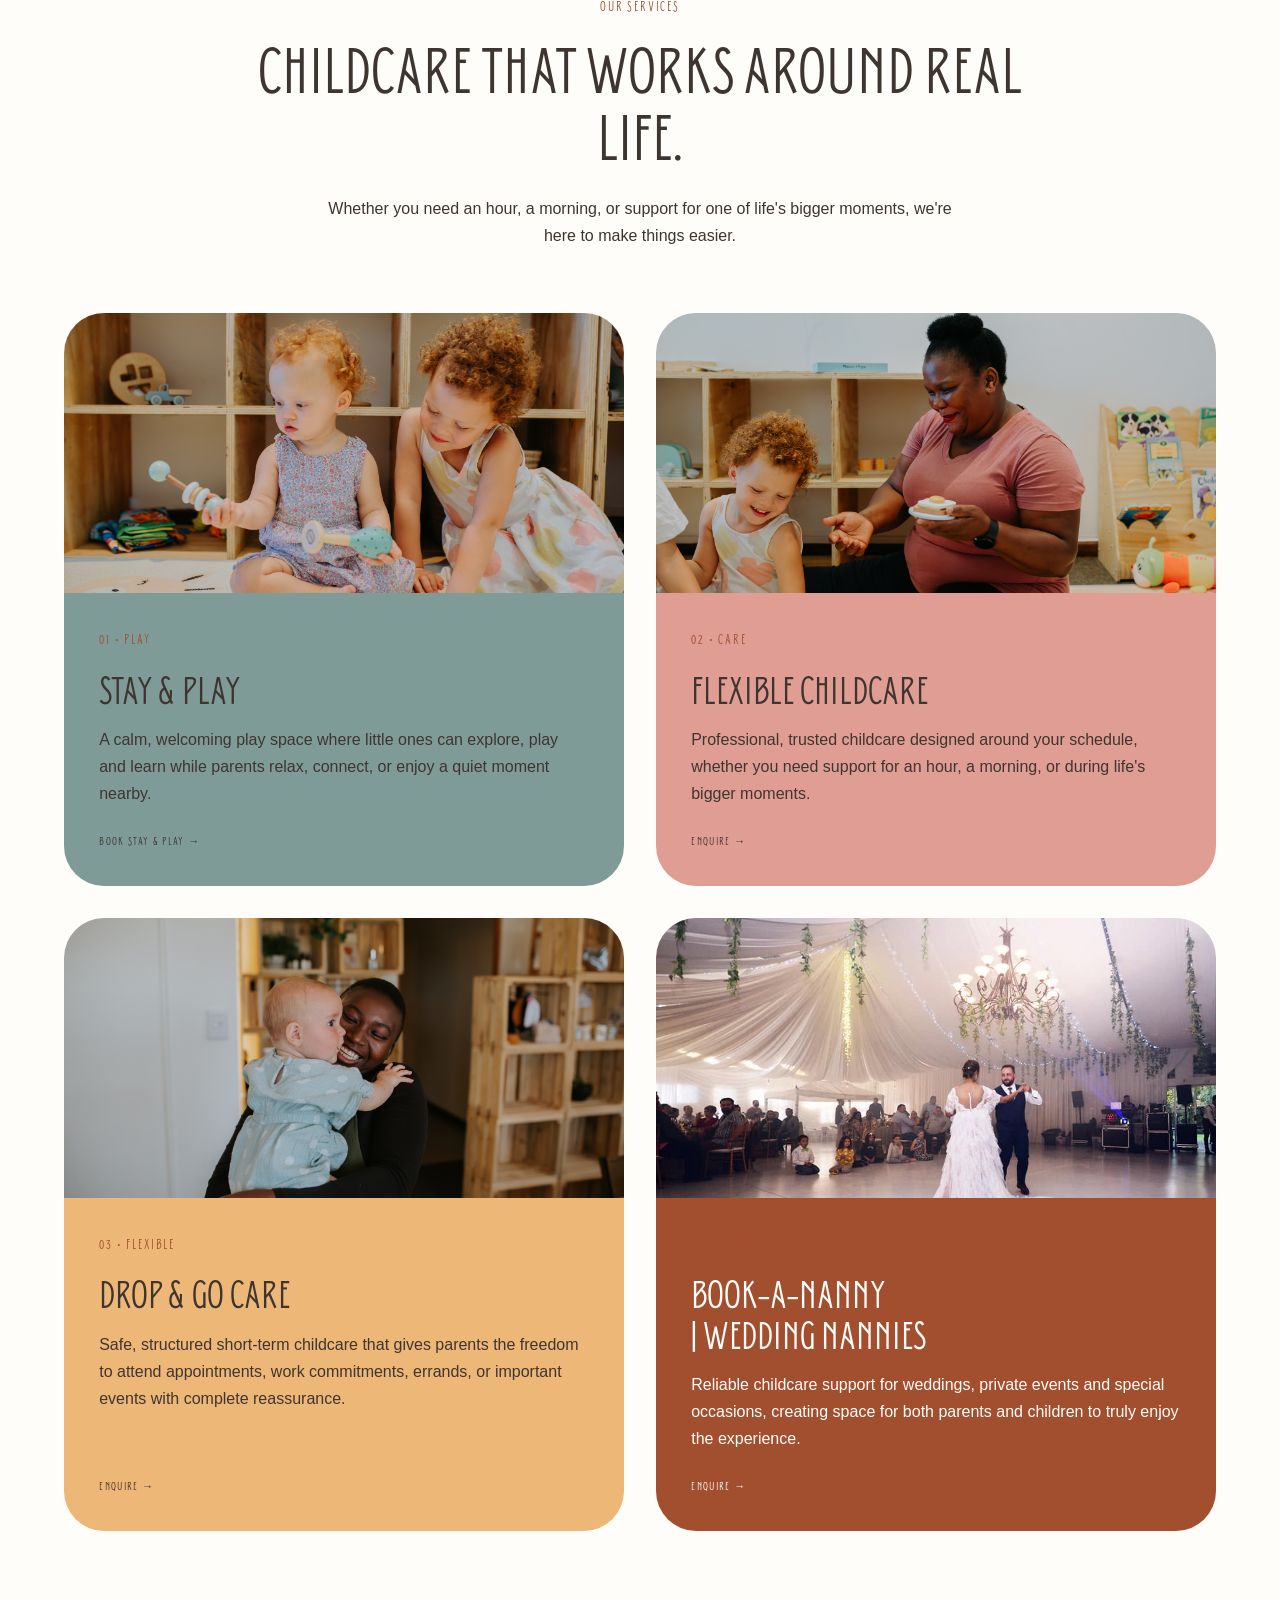
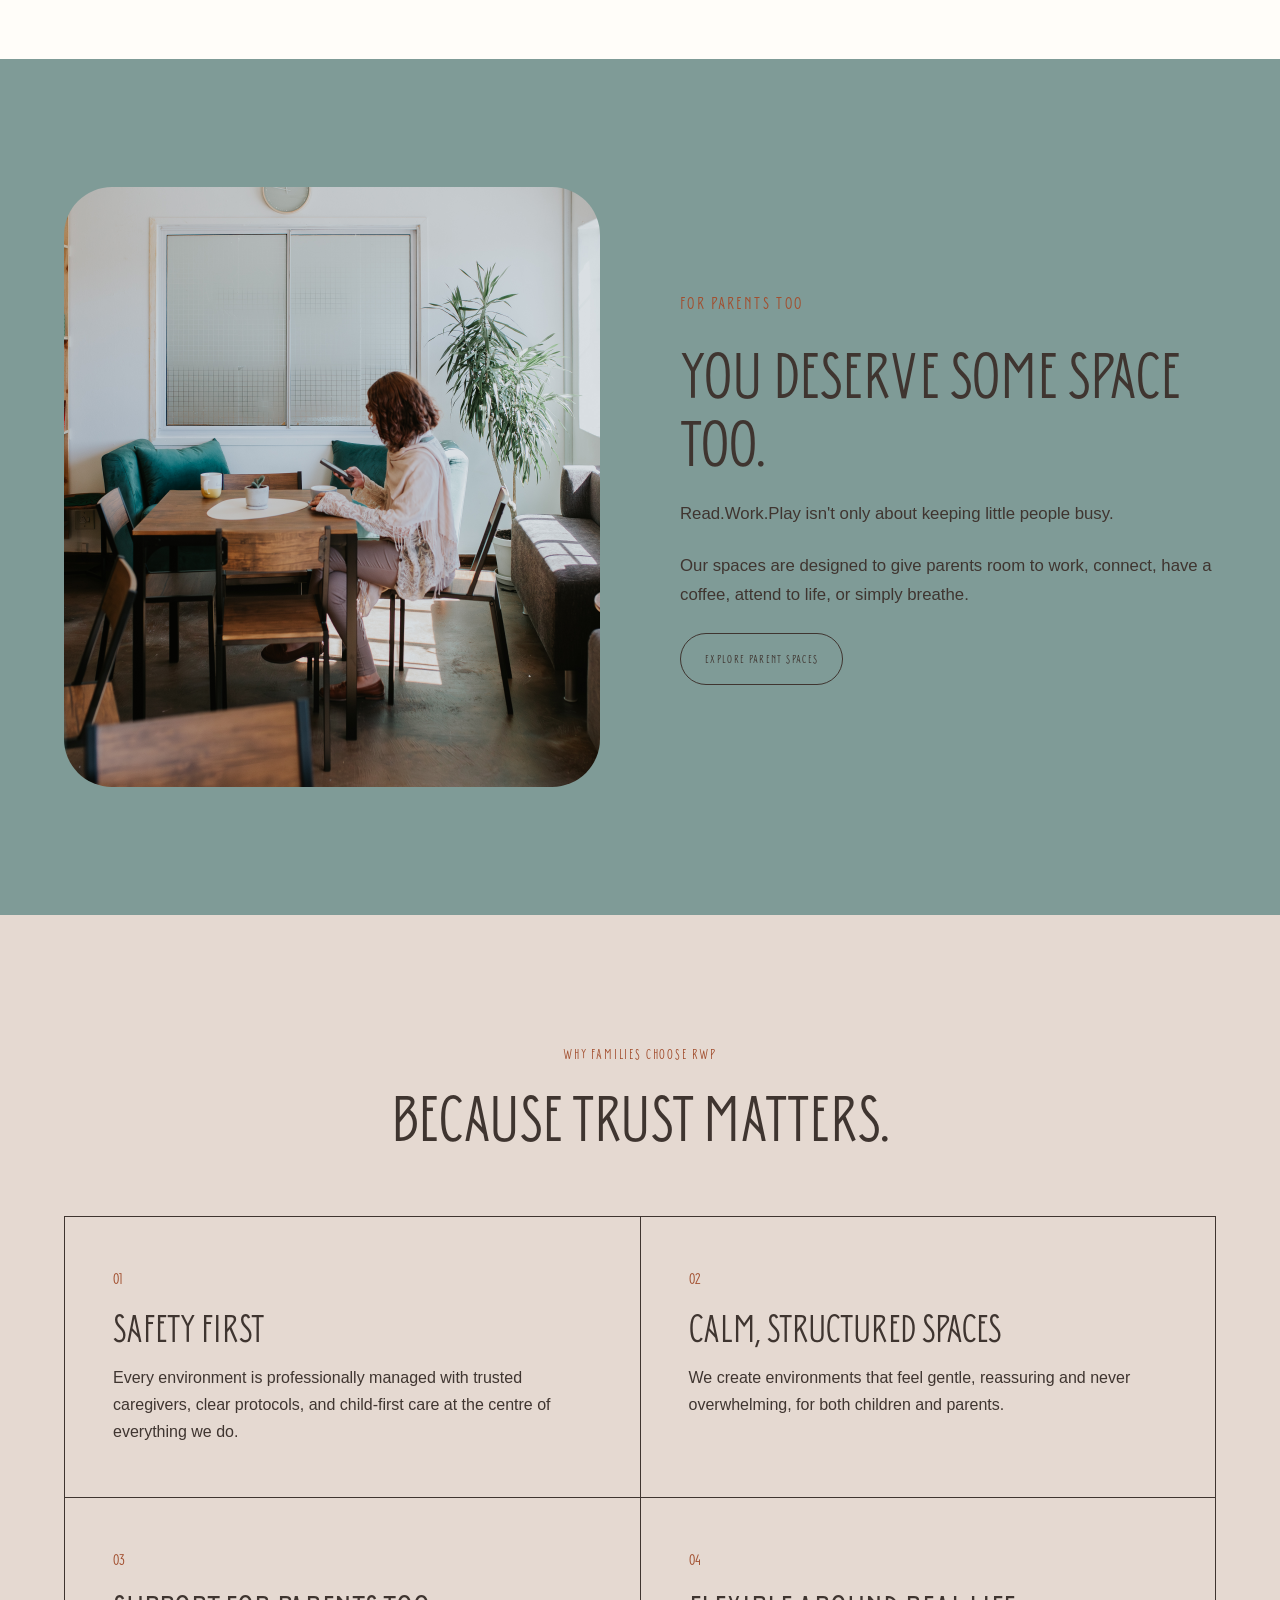
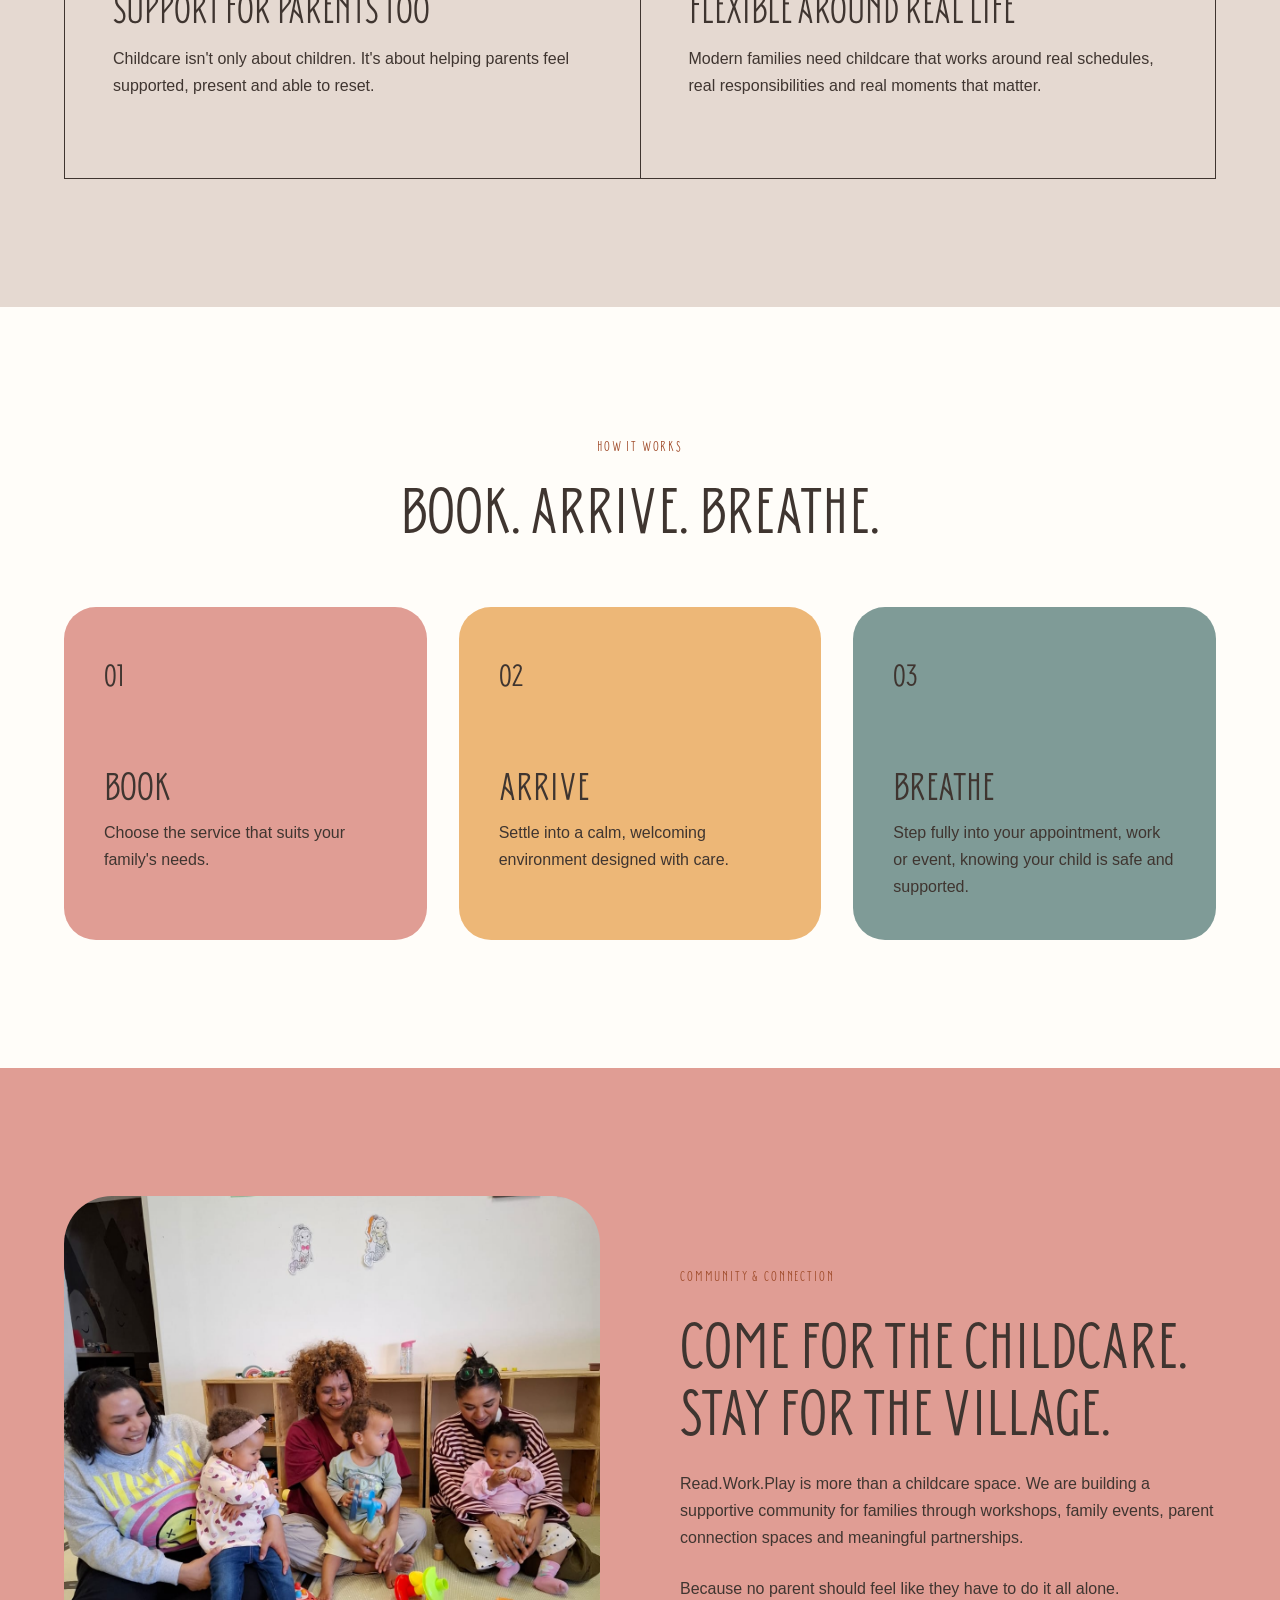
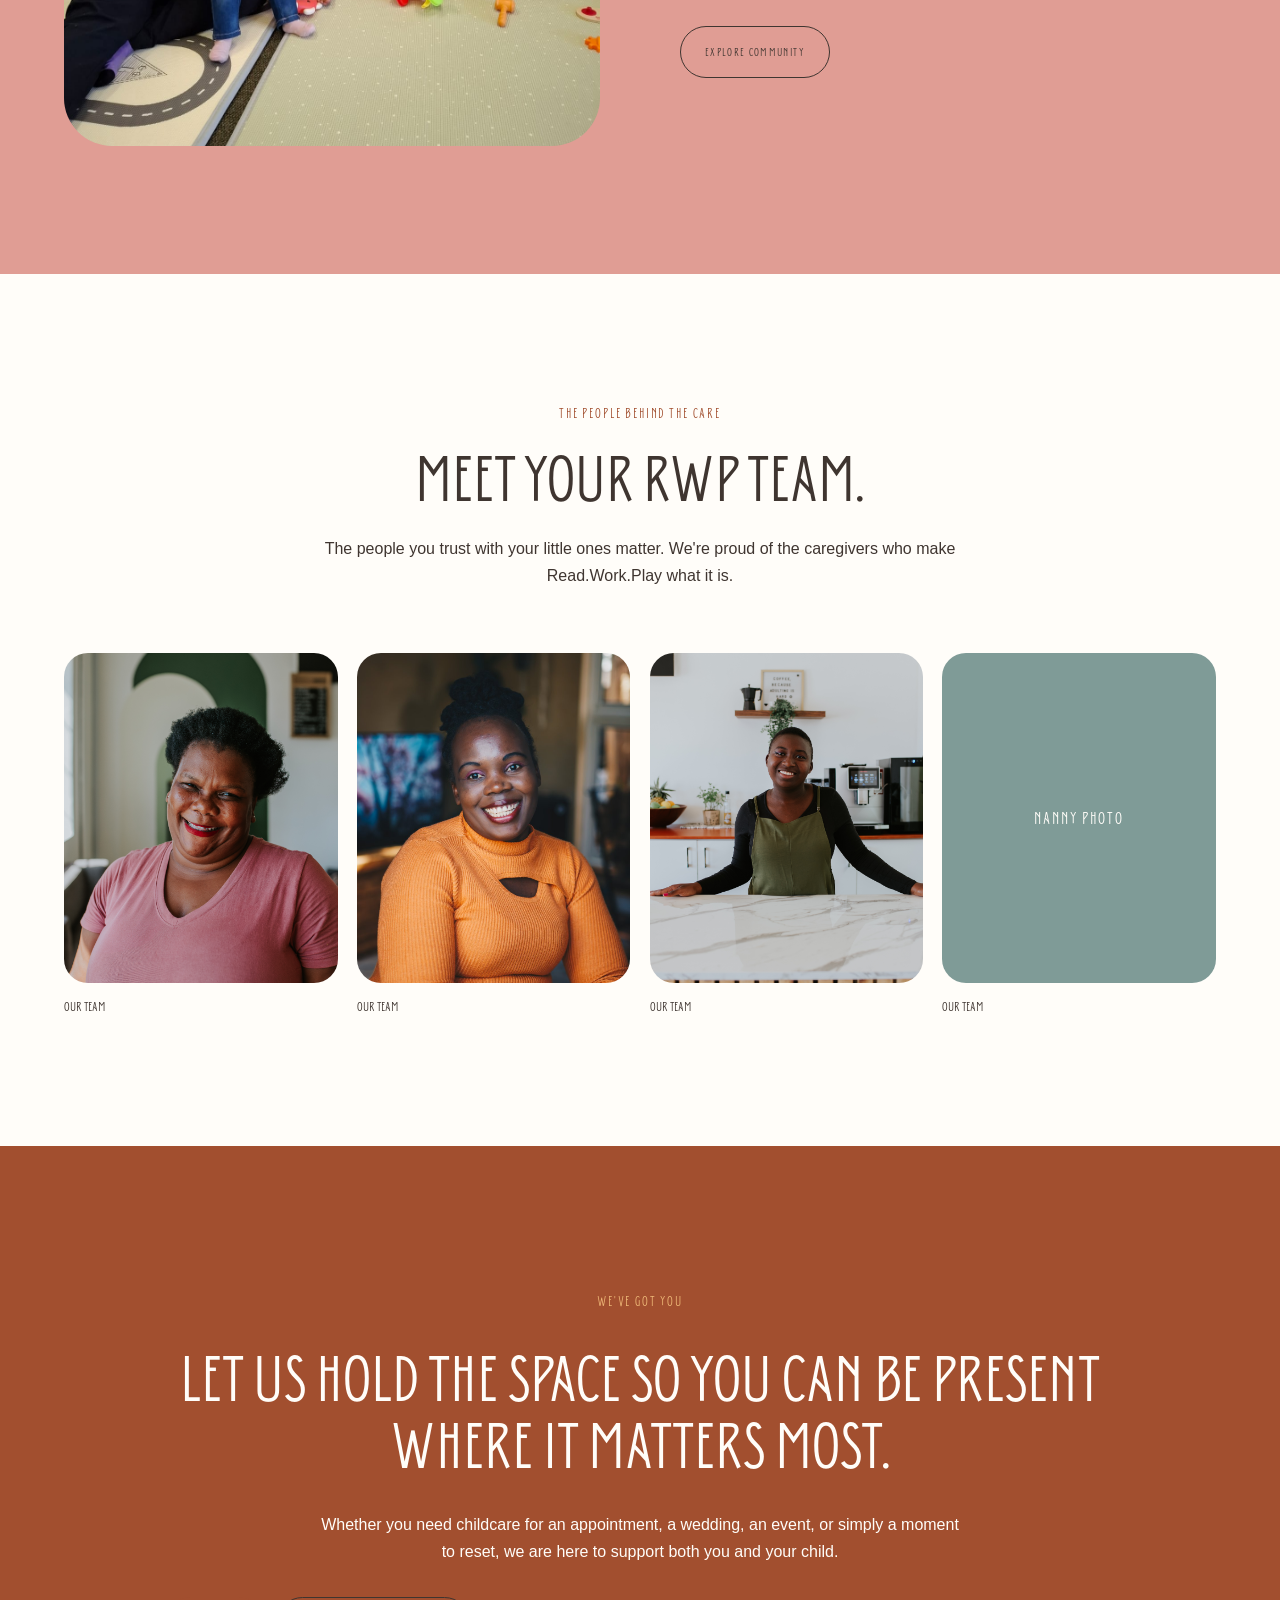
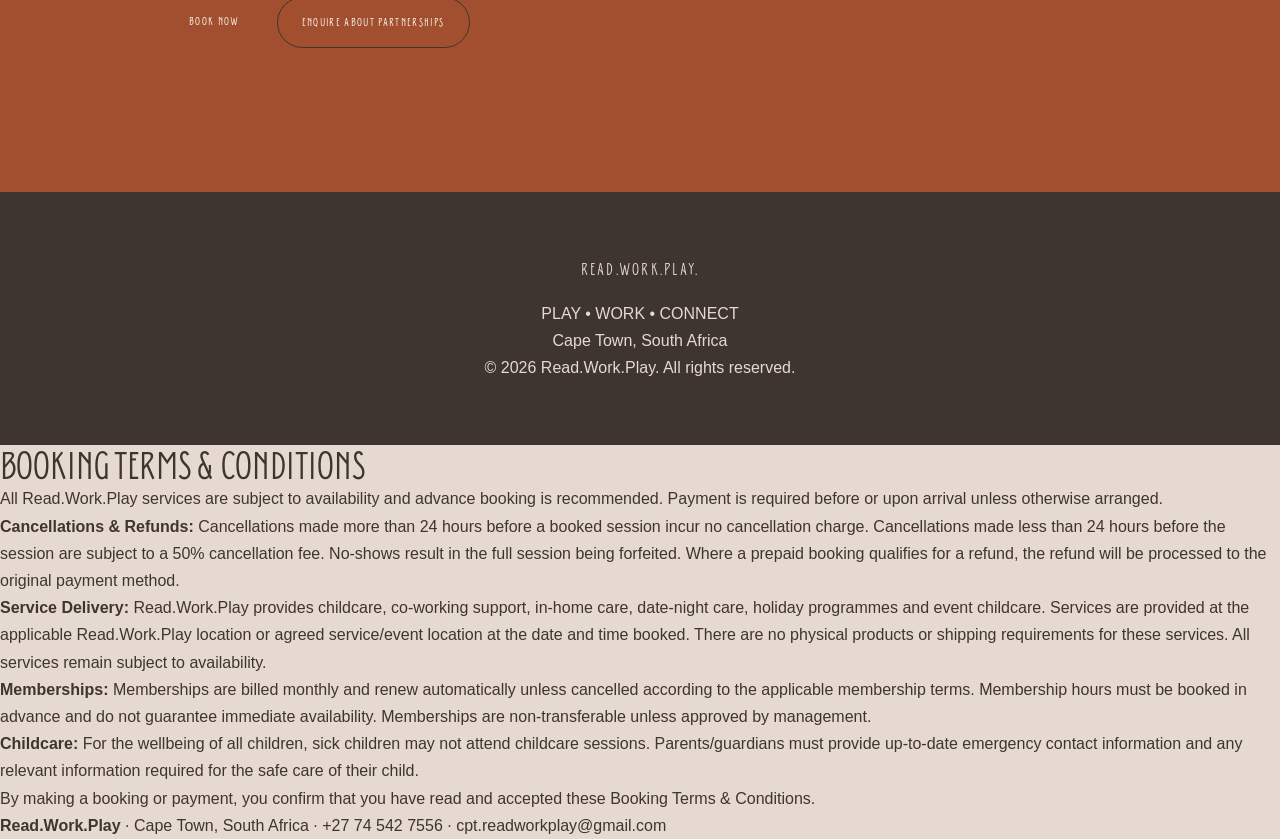
==== commit d5a12588: "Update index.html" ====
--- a/index.html
+++ b/index.html
@@ -55,7 +55,7 @@
         </p>
 
         <div class="hero-buttons">
-            <a href="#book" class="button primary">BOOK NOW</a>
+            <a href="https://bklnk.co.za/readworkplay" class="button primary">BOOK NOW</a>
             <a href="#services" class="button secondary">EXPLORE SERVICES</a>
         </div>
 
@@ -146,7 +146,7 @@
 
                 </div>
 
-                <a href="#book" class="service-link">
+                <a href="https://bklnk.co.za/readworkplay" class="service-link">
                     BOOK STAY & PLAY →
                 </a>
 
@@ -181,7 +181,7 @@
 
                 </div>
 
-                <a href="#book" class="service-link">
+                <a href="https://bklnk.co.za/readworkplay" class="service-link">
                     ENQUIRE →
                 </a>
 
@@ -217,7 +217,7 @@
 
                 </div>
 
-                <a href="#book" class="service-link">
+                <a href="https://bklnk.co.za/readworkplay" class="service-link">
                     ENQUIRE →
                 </a>
 
@@ -255,7 +255,7 @@
 
                 </div>
 
-                <a href="#book" class="service-link">
+                <a href="https://bklnk.co.za/readworkplay" class="service-link">
                     ENQUIRE →
                 </a>
 
@@ -297,7 +297,7 @@
                 connect, have a coffee, attend to life, or simply breathe.
             </p>
 
-            <a href="#book" class="button secondary">
+            <a href="https://bklnk.co.za/readworkplay" class="button secondary">
                 EXPLORE PARENT SPACES
             </a>
 
@@ -477,7 +477,7 @@
                 Because no parent should feel like they have to do it all alone.
             </p>
 
-            <a href="#book" class="button secondary">
+            <a href="https://bklnk.co.za/readworkplay" class="button secondary">
                 EXPLORE COMMUNITY
             </a>
 
@@ -561,7 +561,7 @@
 
         <div class="hero-buttons">
 
-            <a href="#" class="button primary">
+            <a href="https://bklnk.co.za/readworkplay" class="button primary">
                 BOOK NOW
             </a>
 
@@ -592,5 +592,63 @@
 </footer>
 
 </body>
-
+<!-- Booking Terms & Conditions -->
+<section class="booking-terms">
+  <div class="terms-container">
+
+    <h3>BOOKING TERMS &amp; CONDITIONS</h3>
+
+    <p>
+      All Read.Work.Play services are subject to availability and advance booking
+      is recommended. Payment is required before or upon arrival unless otherwise arranged.
+    </p>
+
+    <p>
+      <strong>Cancellations &amp; Refunds:</strong>
+      Cancellations made more than 24 hours before a booked session incur no
+      cancellation charge. Cancellations made less than 24 hours before the session
+      are subject to a 50% cancellation fee. No-shows result in the full session
+      being forfeited. Where a prepaid booking qualifies for a refund, the refund
+      will be processed to the original payment method.
+    </p>
+
+    <p>
+      <strong>Service Delivery:</strong>
+      Read.Work.Play provides childcare, co-working support, in-home care,
+      date-night care, holiday programmes and event childcare. Services are
+      provided at the applicable Read.Work.Play location or agreed service/event
+      location at the date and time booked. There are no physical products or
+      shipping requirements for these services. All services remain subject to availability.
+    </p>
+
+    <p>
+      <strong>Memberships:</strong>
+      Memberships are billed monthly and renew automatically unless cancelled
+      according to the applicable membership terms. Membership hours must be
+      booked in advance and do not guarantee immediate availability. Memberships
+      are non-transferable unless approved by management.
+    </p>
+
+    <p>
+      <strong>Childcare:</strong>
+      For the wellbeing of all children, sick children may not attend childcare
+      sessions. Parents/guardians must provide up-to-date emergency contact
+      information and any relevant information required for the safe care of their child.
+    </p>
+
+    <p>
+      By making a booking or payment, you confirm that you have read and accepted
+      these Booking Terms &amp; Conditions.
+    </p>
+
+    <p class="terms-contact">
+      <strong>Read.Work.Play</strong> · Cape Town, South Africa ·
+      +27 74 542 7556 ·
+      <a href="mailto:cpt.readworkplay@gmail.com">
+        cpt.readworkplay@gmail.com
+      </a>
+    </p>
+
+  </div>
+</section>
 </html>
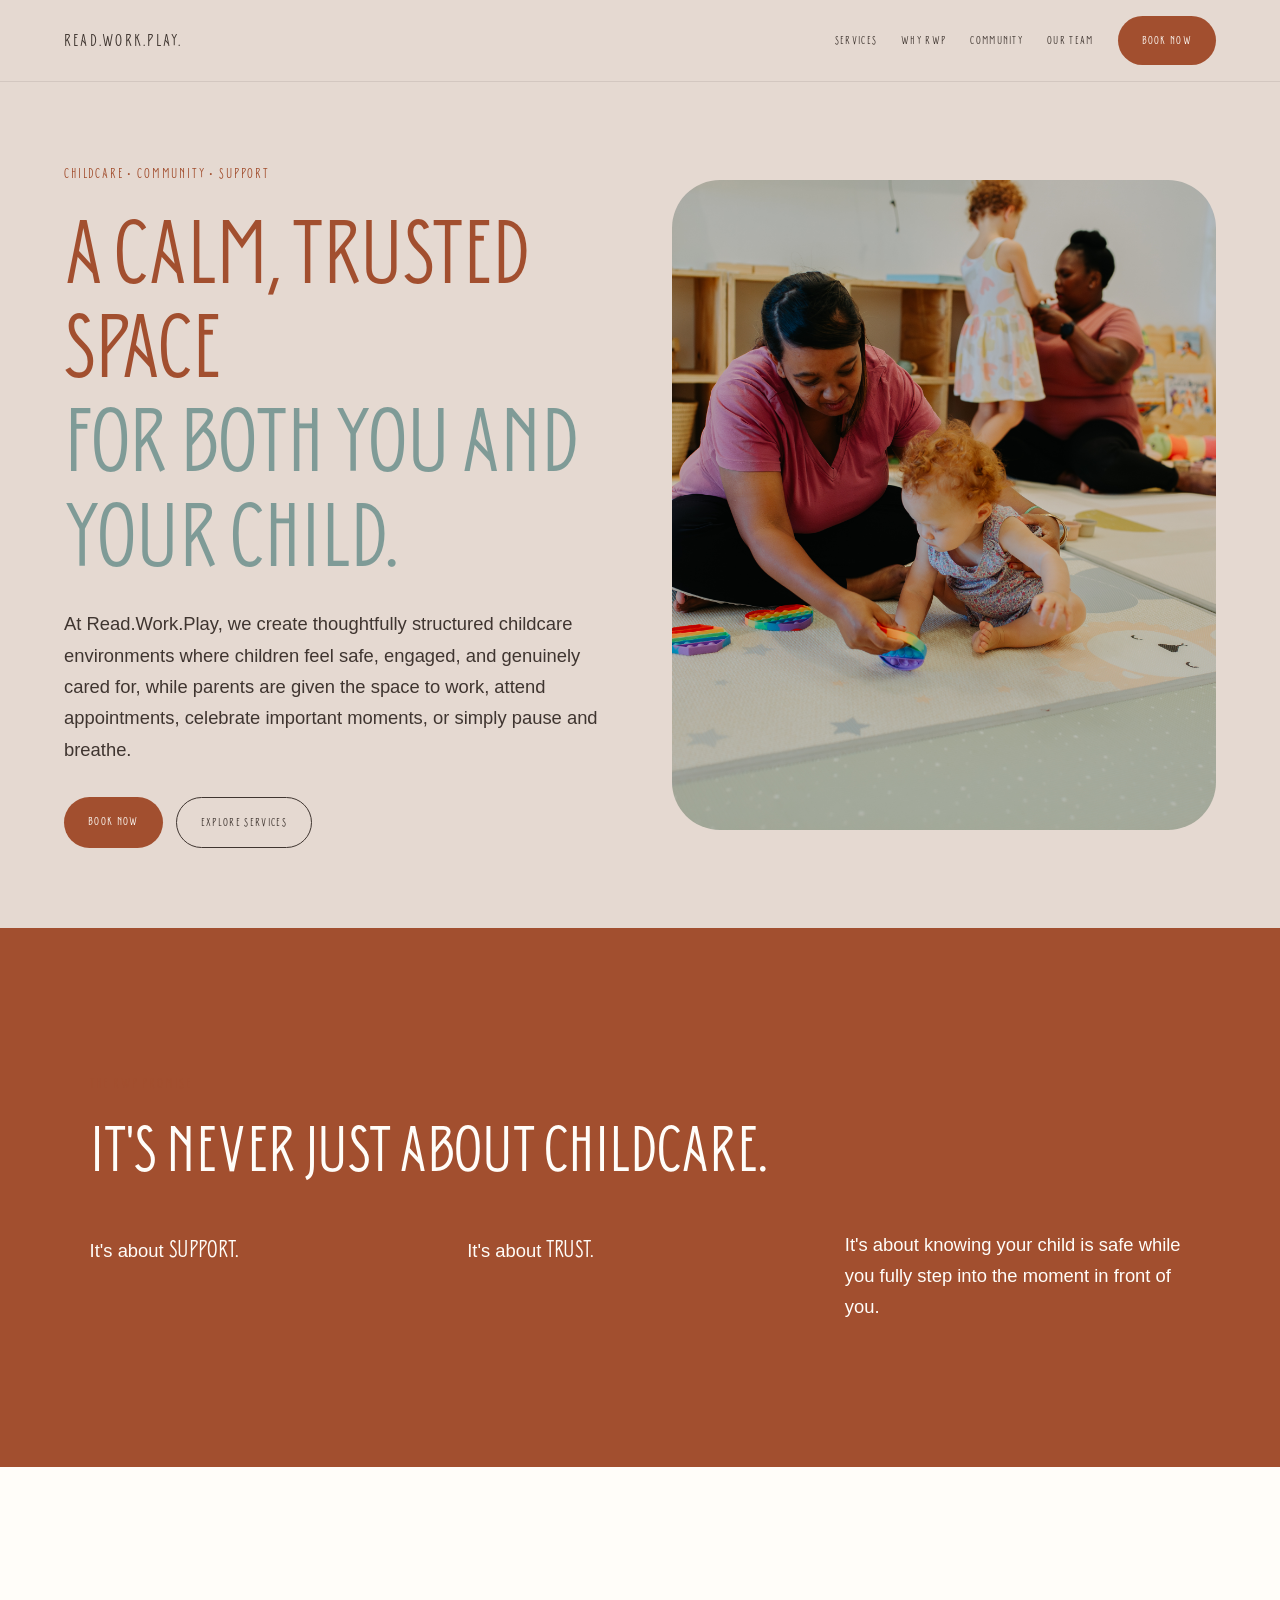
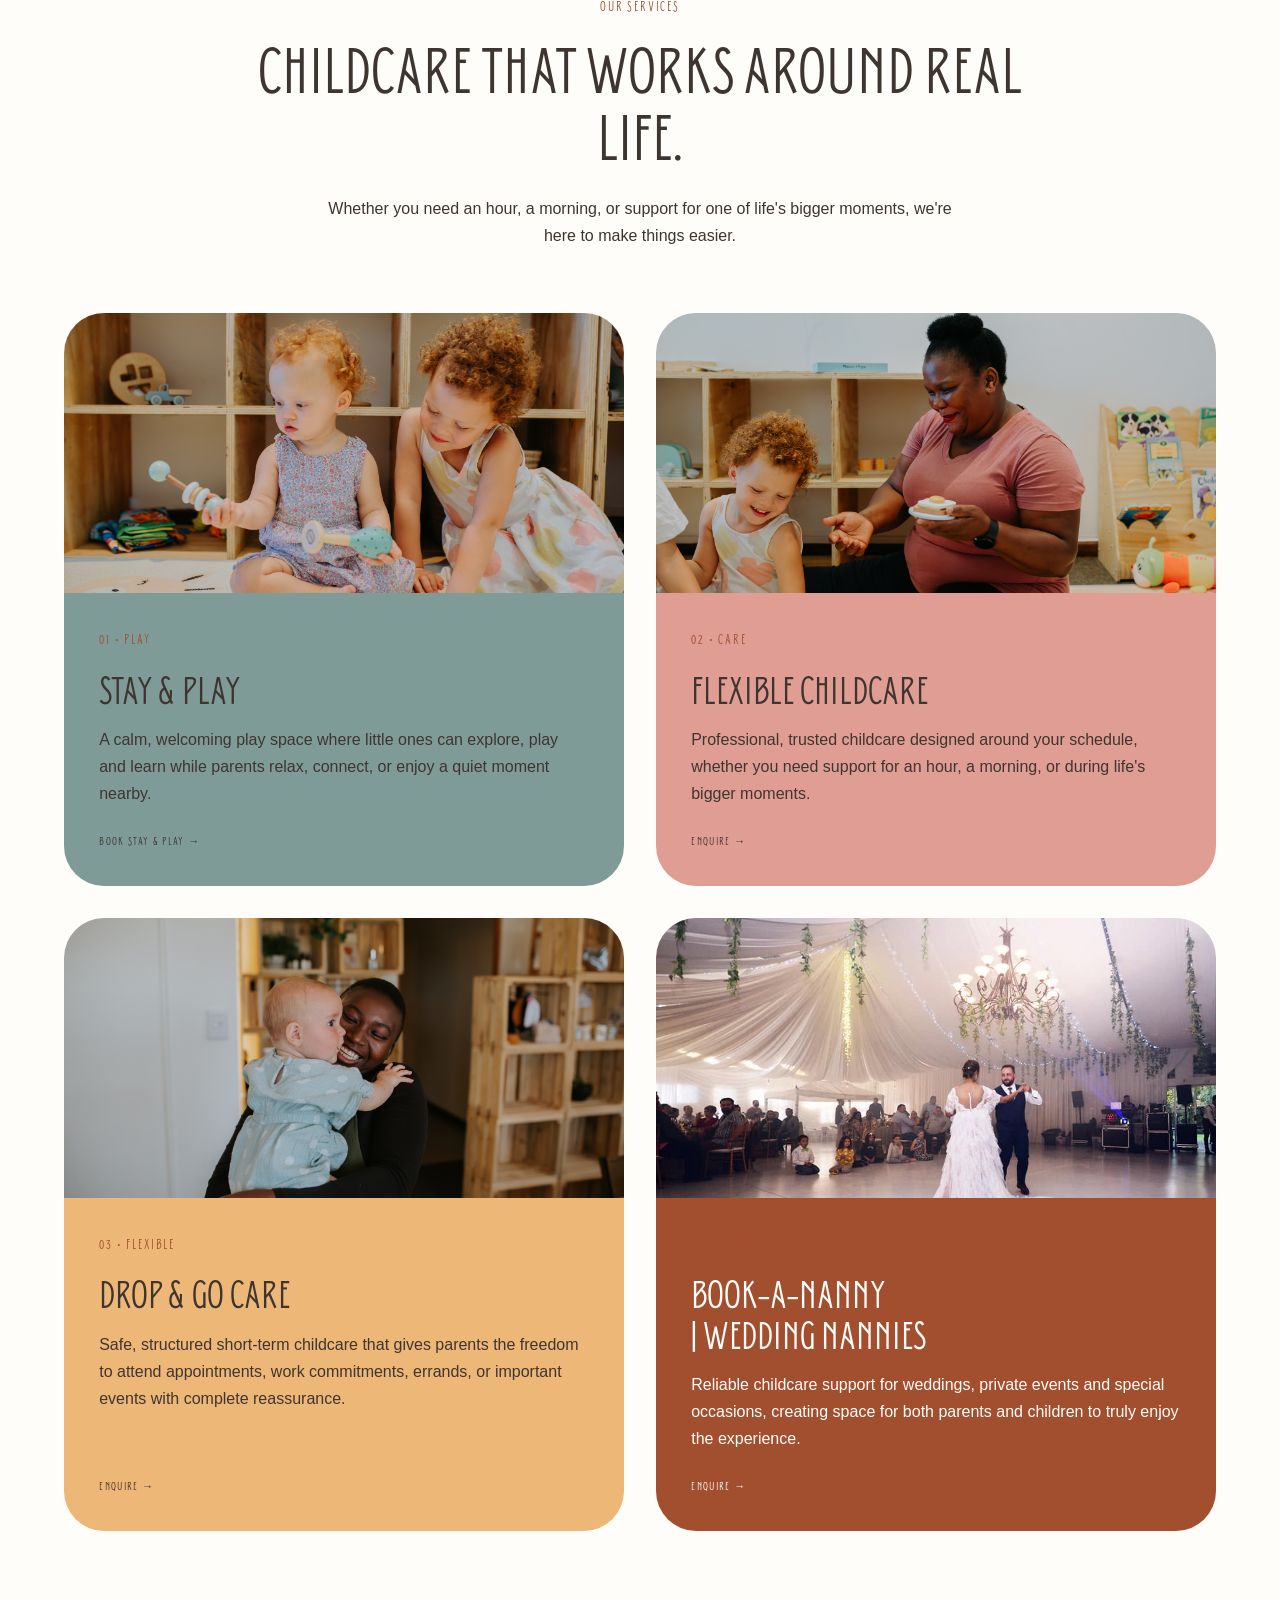
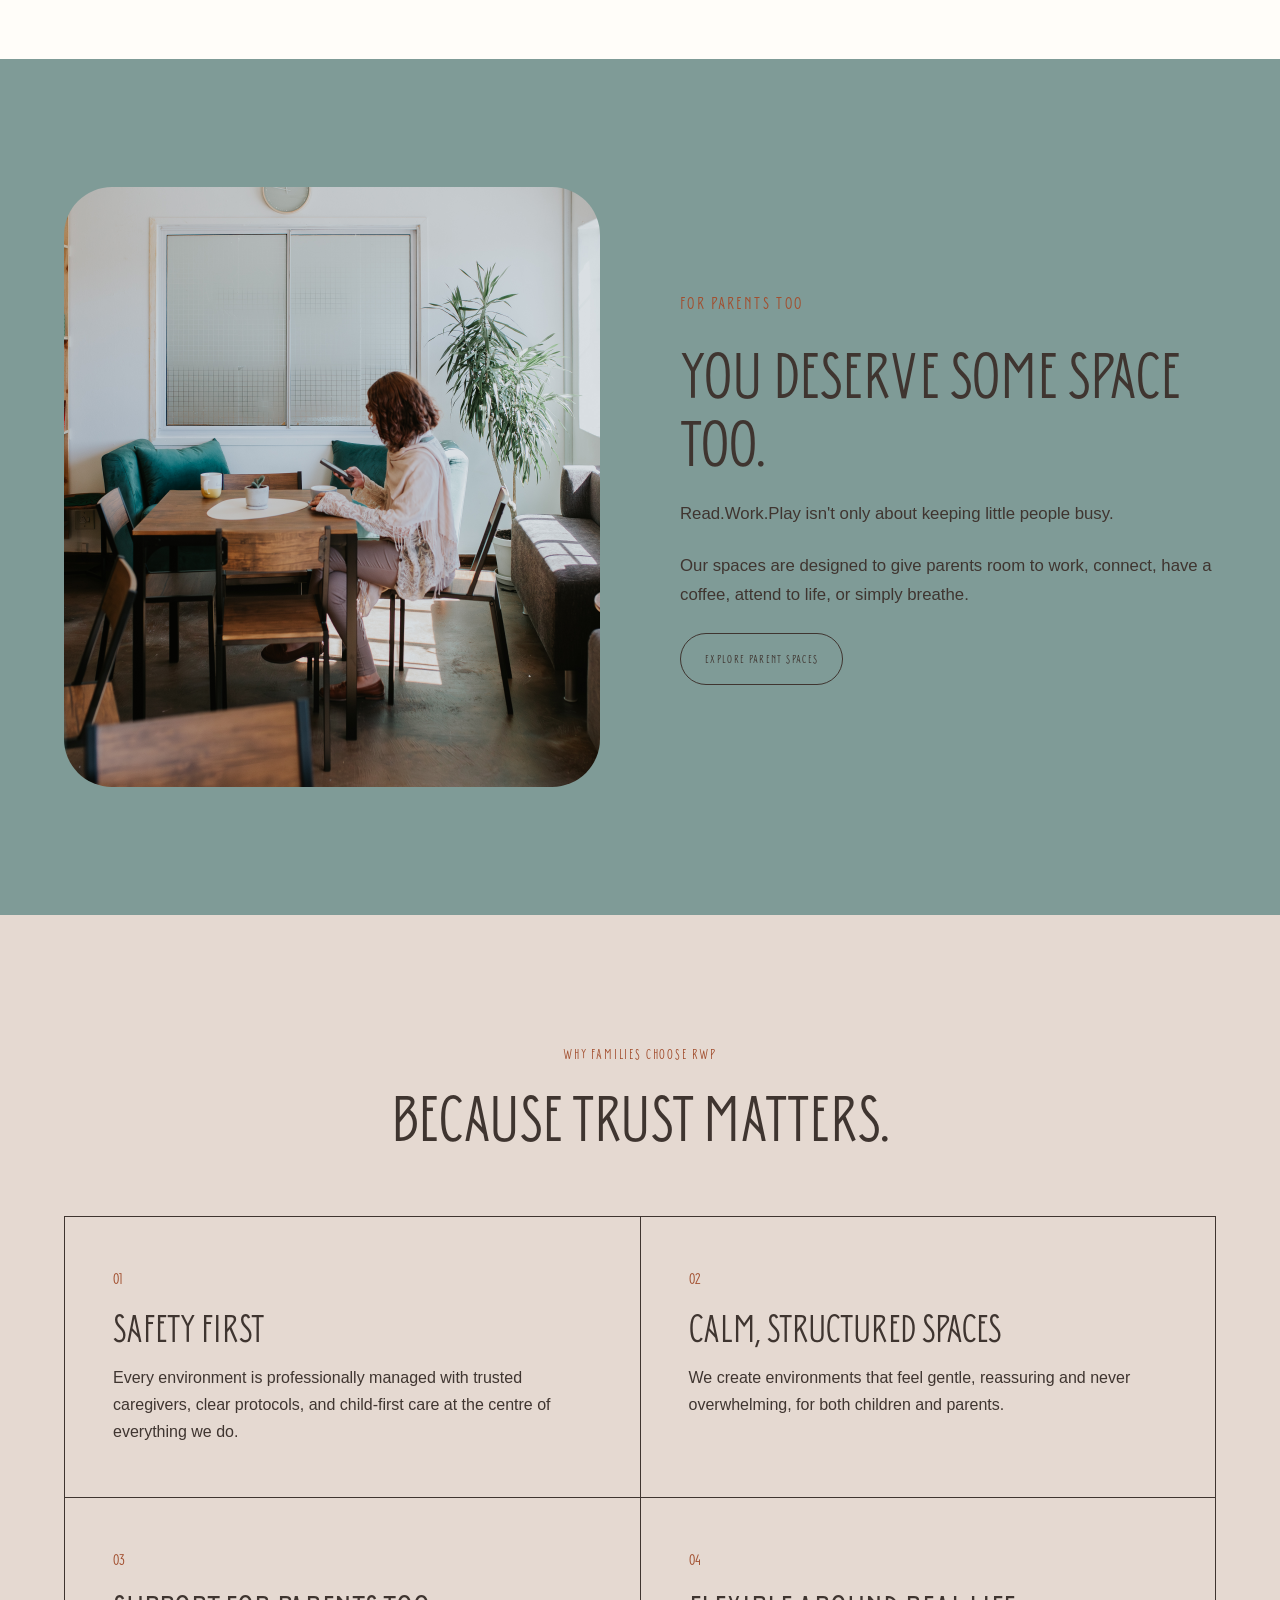
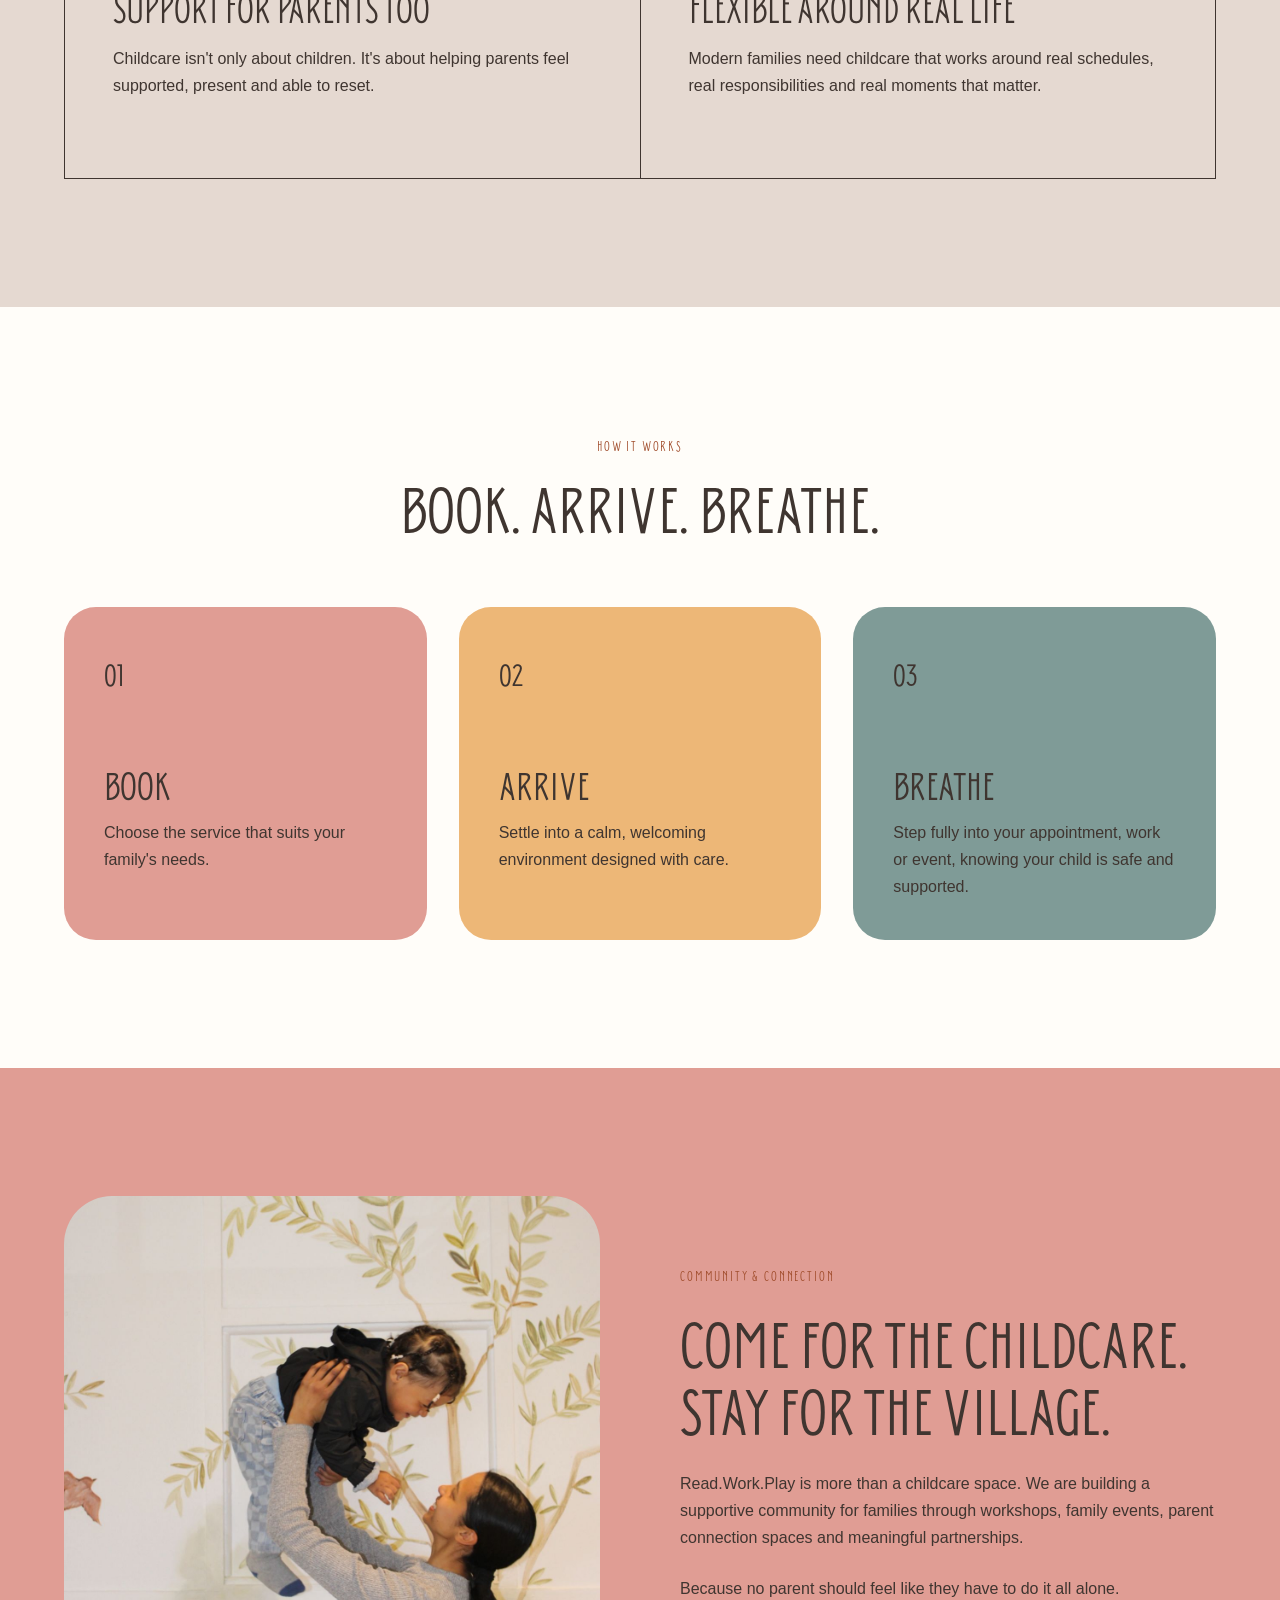
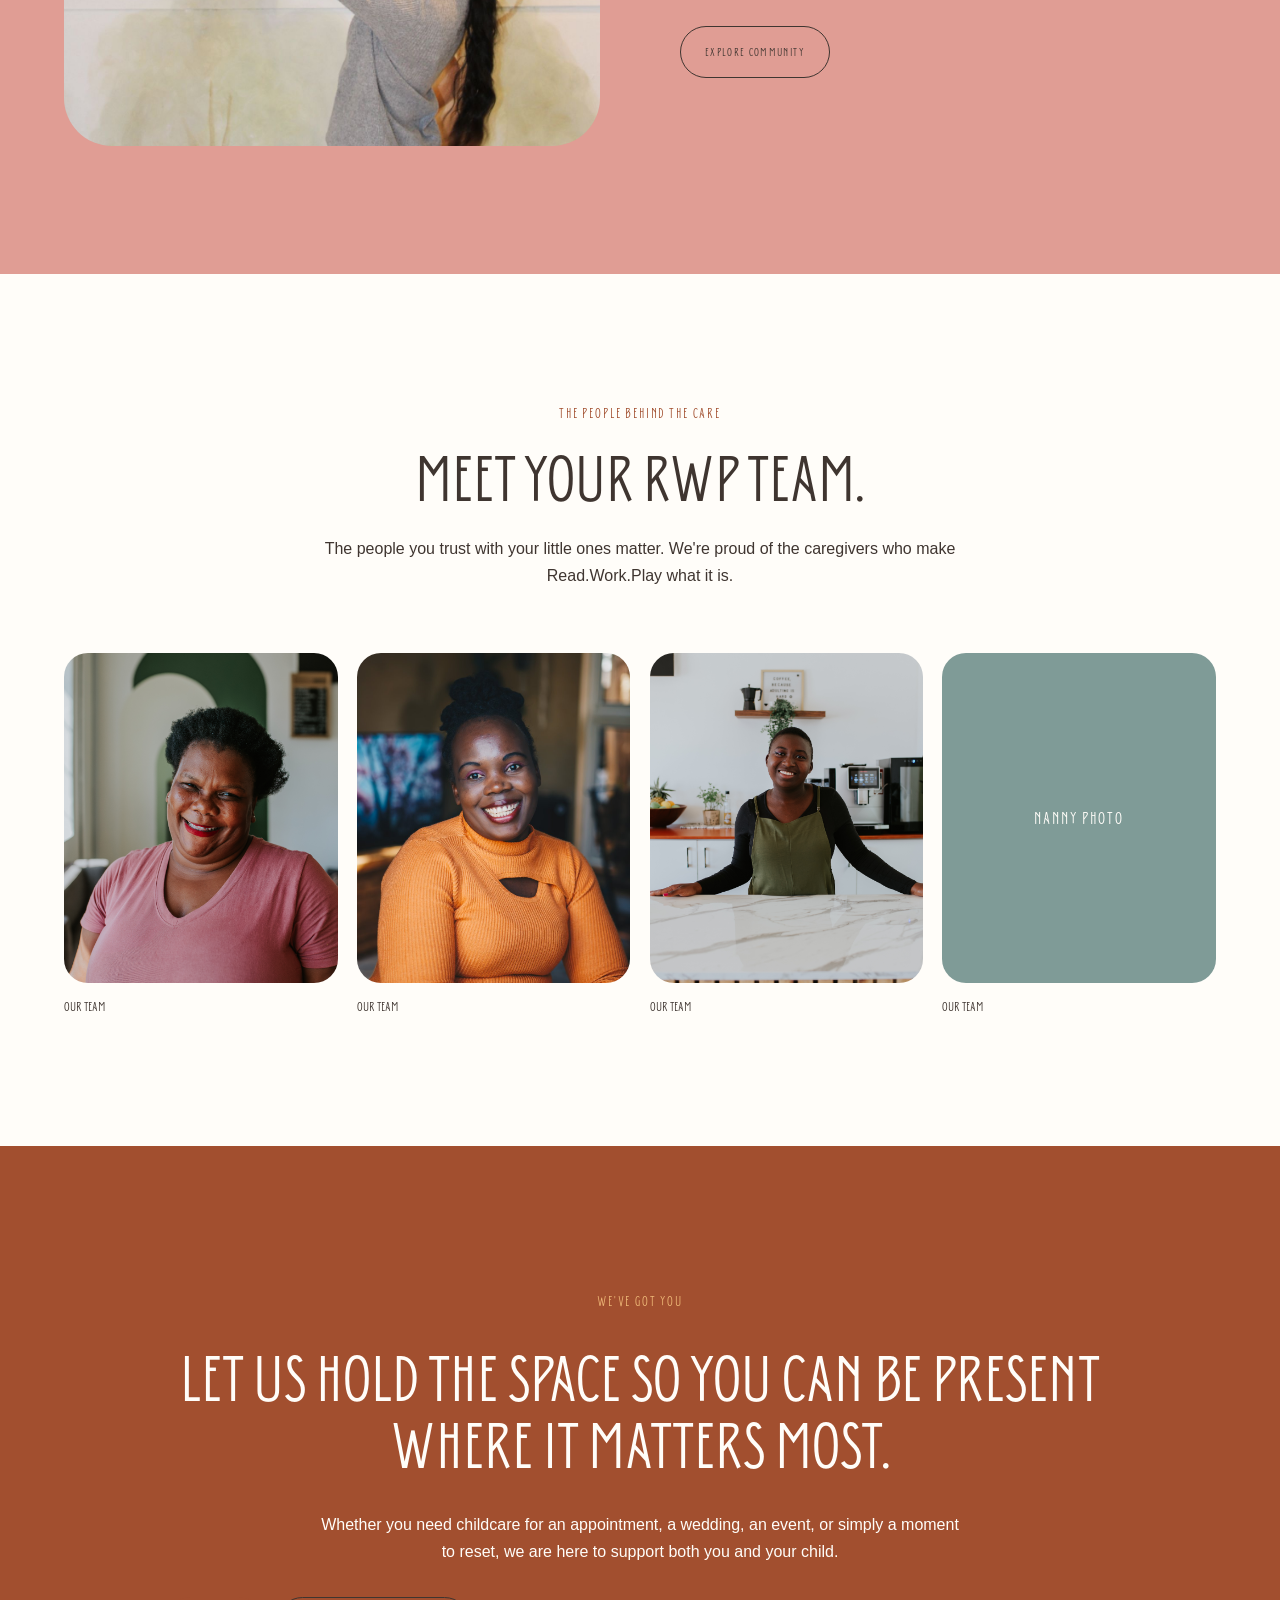
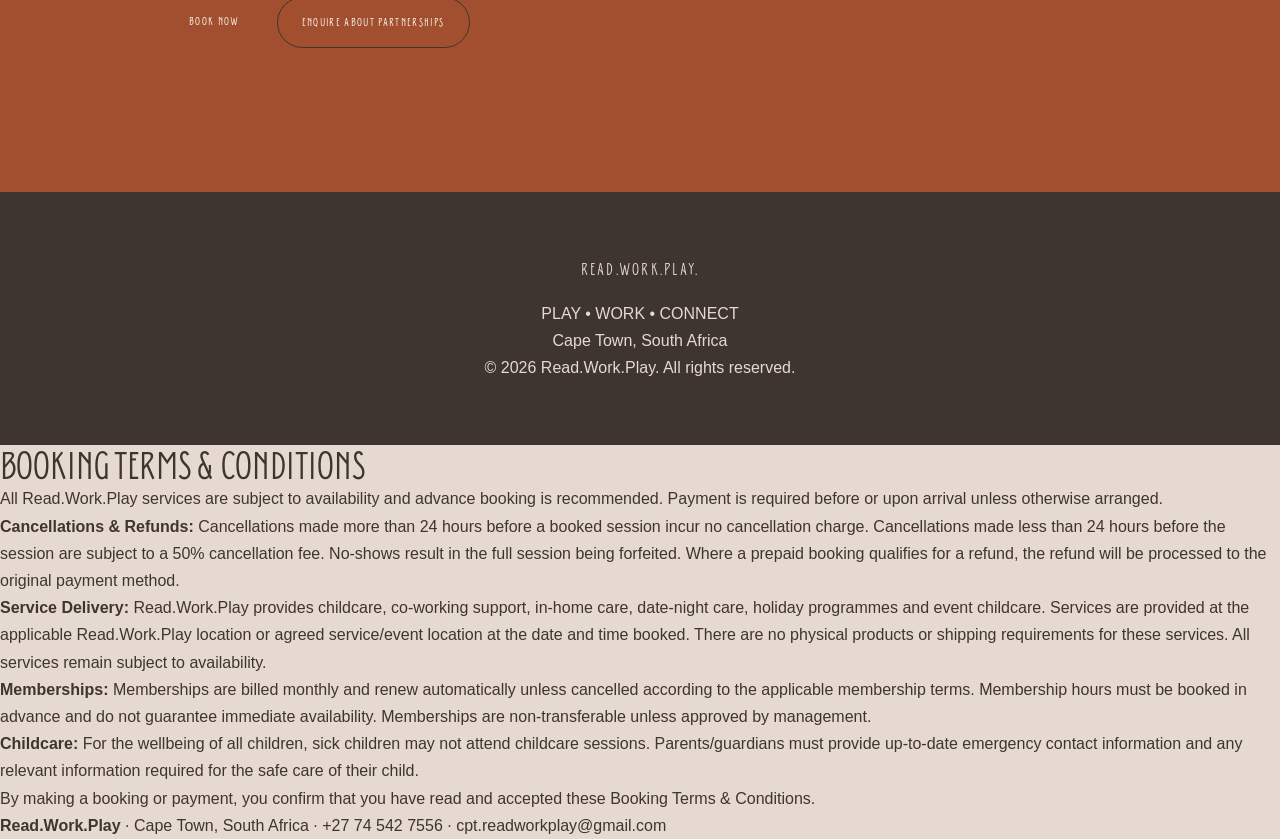
==== commit c0bb46a0: "Update index.html" ====
--- a/index.html
+++ b/index.html
@@ -455,7 +455,7 @@
 
         <div class="community-image">
 
-<img src="1000138446.jpg" alt="Read.Work.Play community and café space">
+<img src="5077dbcb-ccd9-4fb6-8fff-b764dc7ed2aa.jpg" alt="Read.Work.Play community and café space">
 
         </div>
 
--- a/style.css
+++ b/style.css
@@ -603,6 +603,46 @@
 
 .trust-card p,
 .step p,
+    /* Booking Terms & Conditions */
+.booking-terms {
+  padding: 30px 20px;
+  margin-top: 40px;
+  border-top: 1px solid rgba(0, 0, 0, 0.1);
+  background: #faf8f4;
+}
+
+.terms-container {
+  max-width: 1000px;
+  margin: 0 auto;
+  text-align: center;
+}
+
+.booking-terms h3 {
+  font-size: 12px;
+  letter-spacing: 1.5px;
+  margin-bottom: 15px;
+  font-weight: 600;
+}
+
+.booking-terms p {
+  font-size: 10px;
+  line-height: 1.6;
+  margin: 0 0 10px;
+  color: #666;
+}
+
+.booking-terms strong {
+  color: #4a4038;
+}
+
+.terms-contact {
+  margin-top: 18px !important;
+}
+
+.booking-terms a {
+  color: inherit;
+  text-decoration: underline;
+}
 .parent-copy p,
 .community-copy p {
     font-size: 1rem;
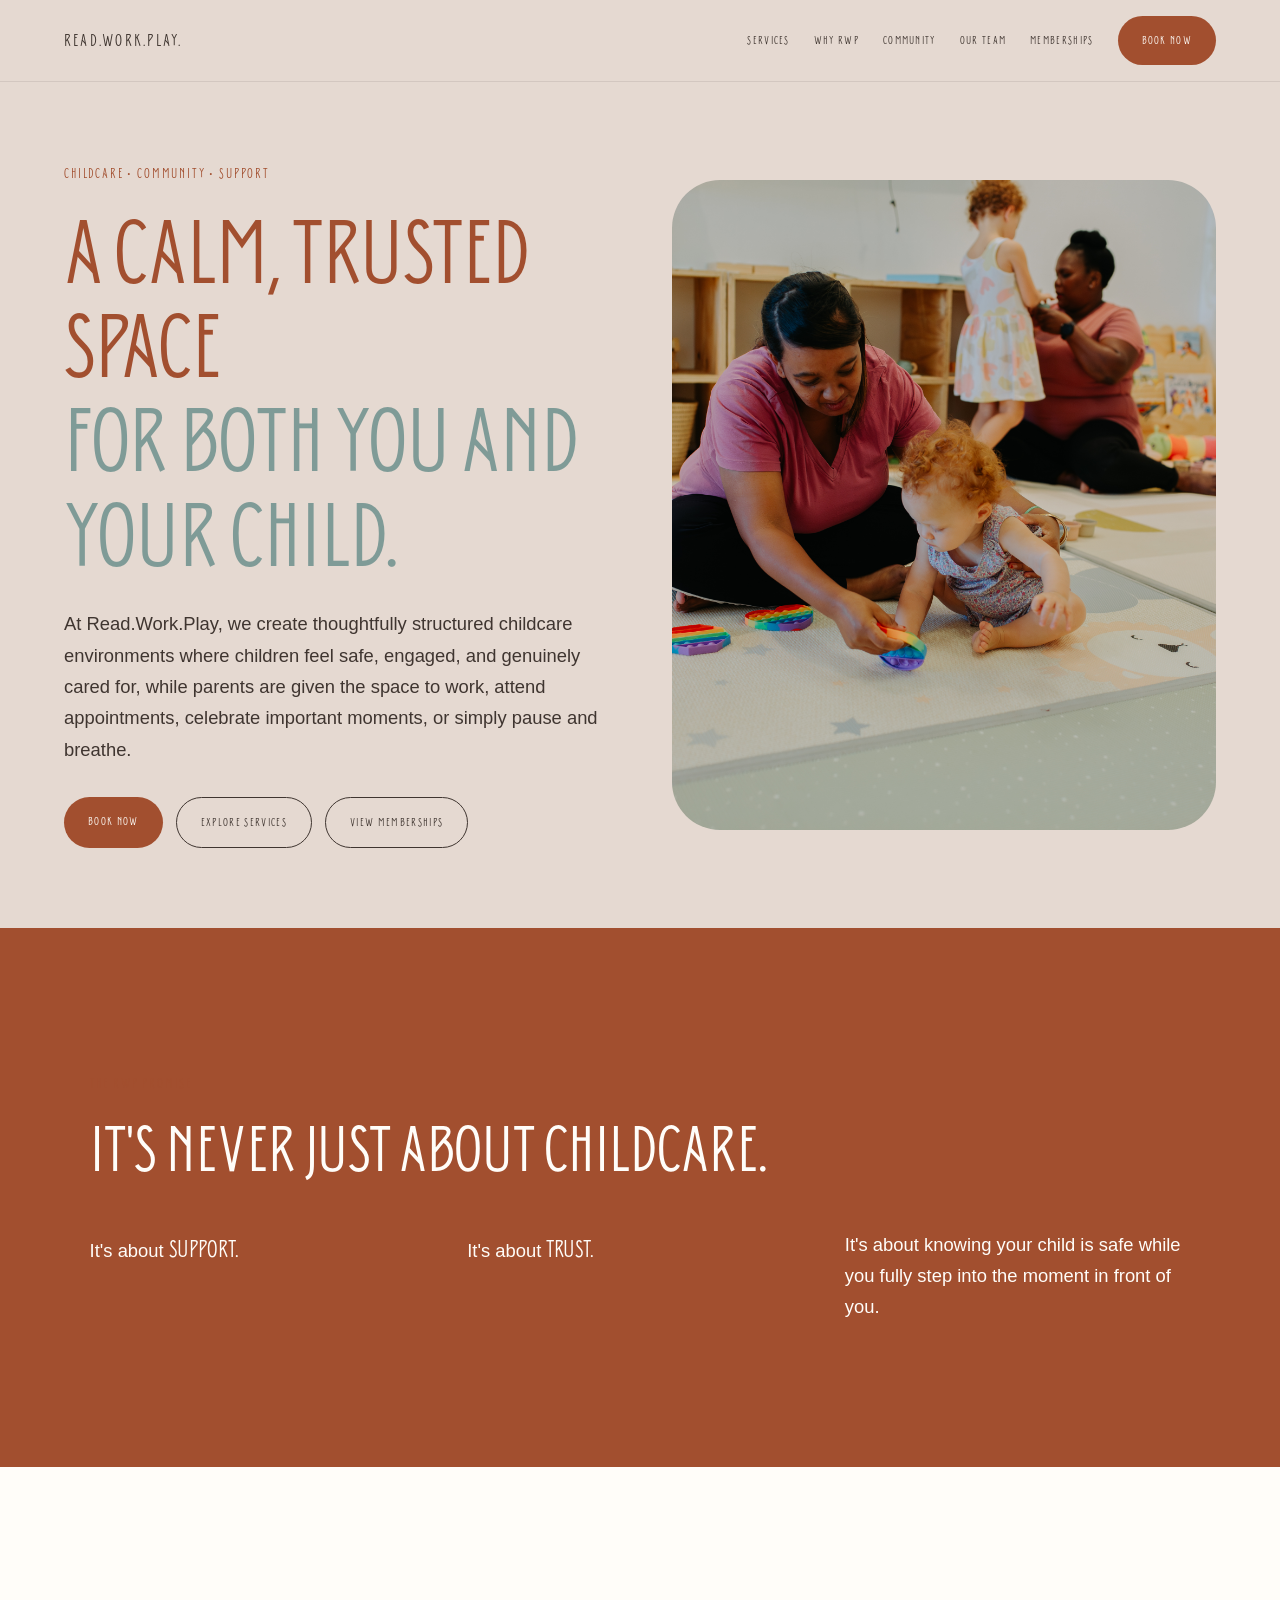
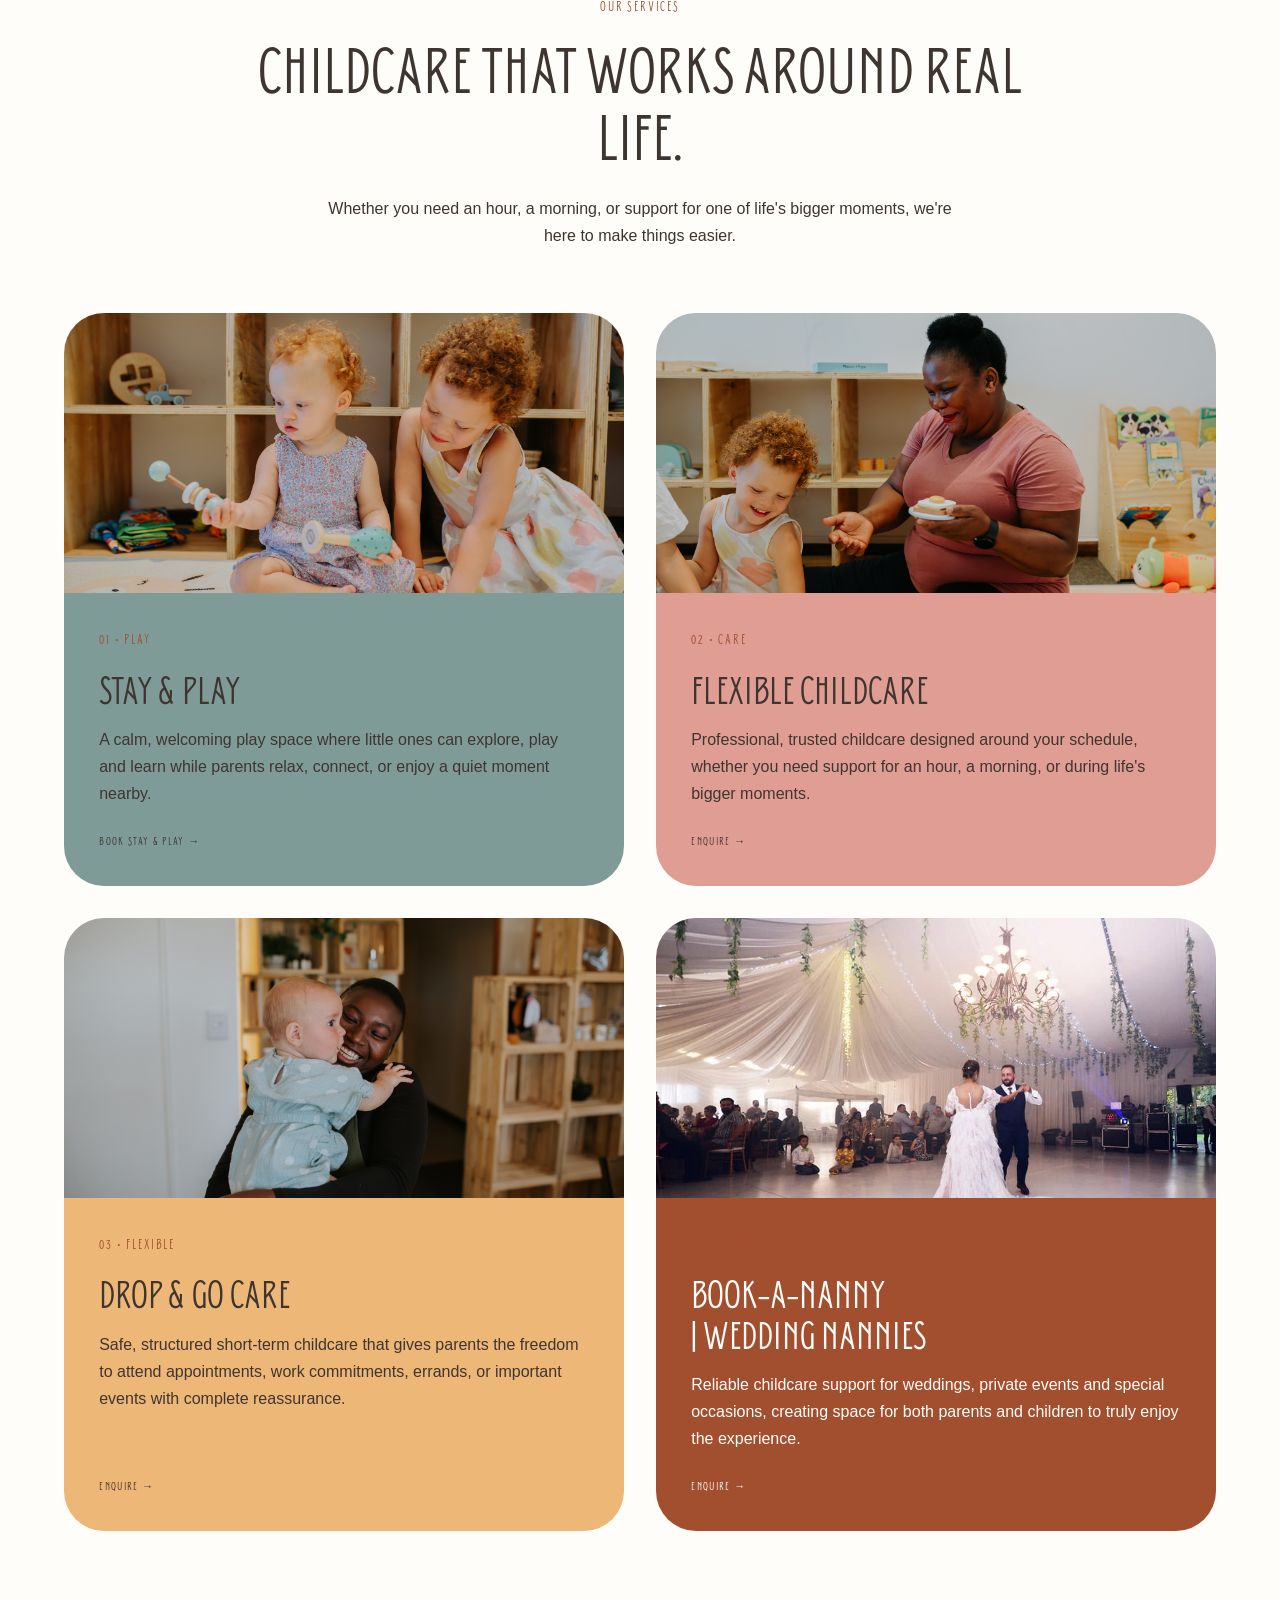
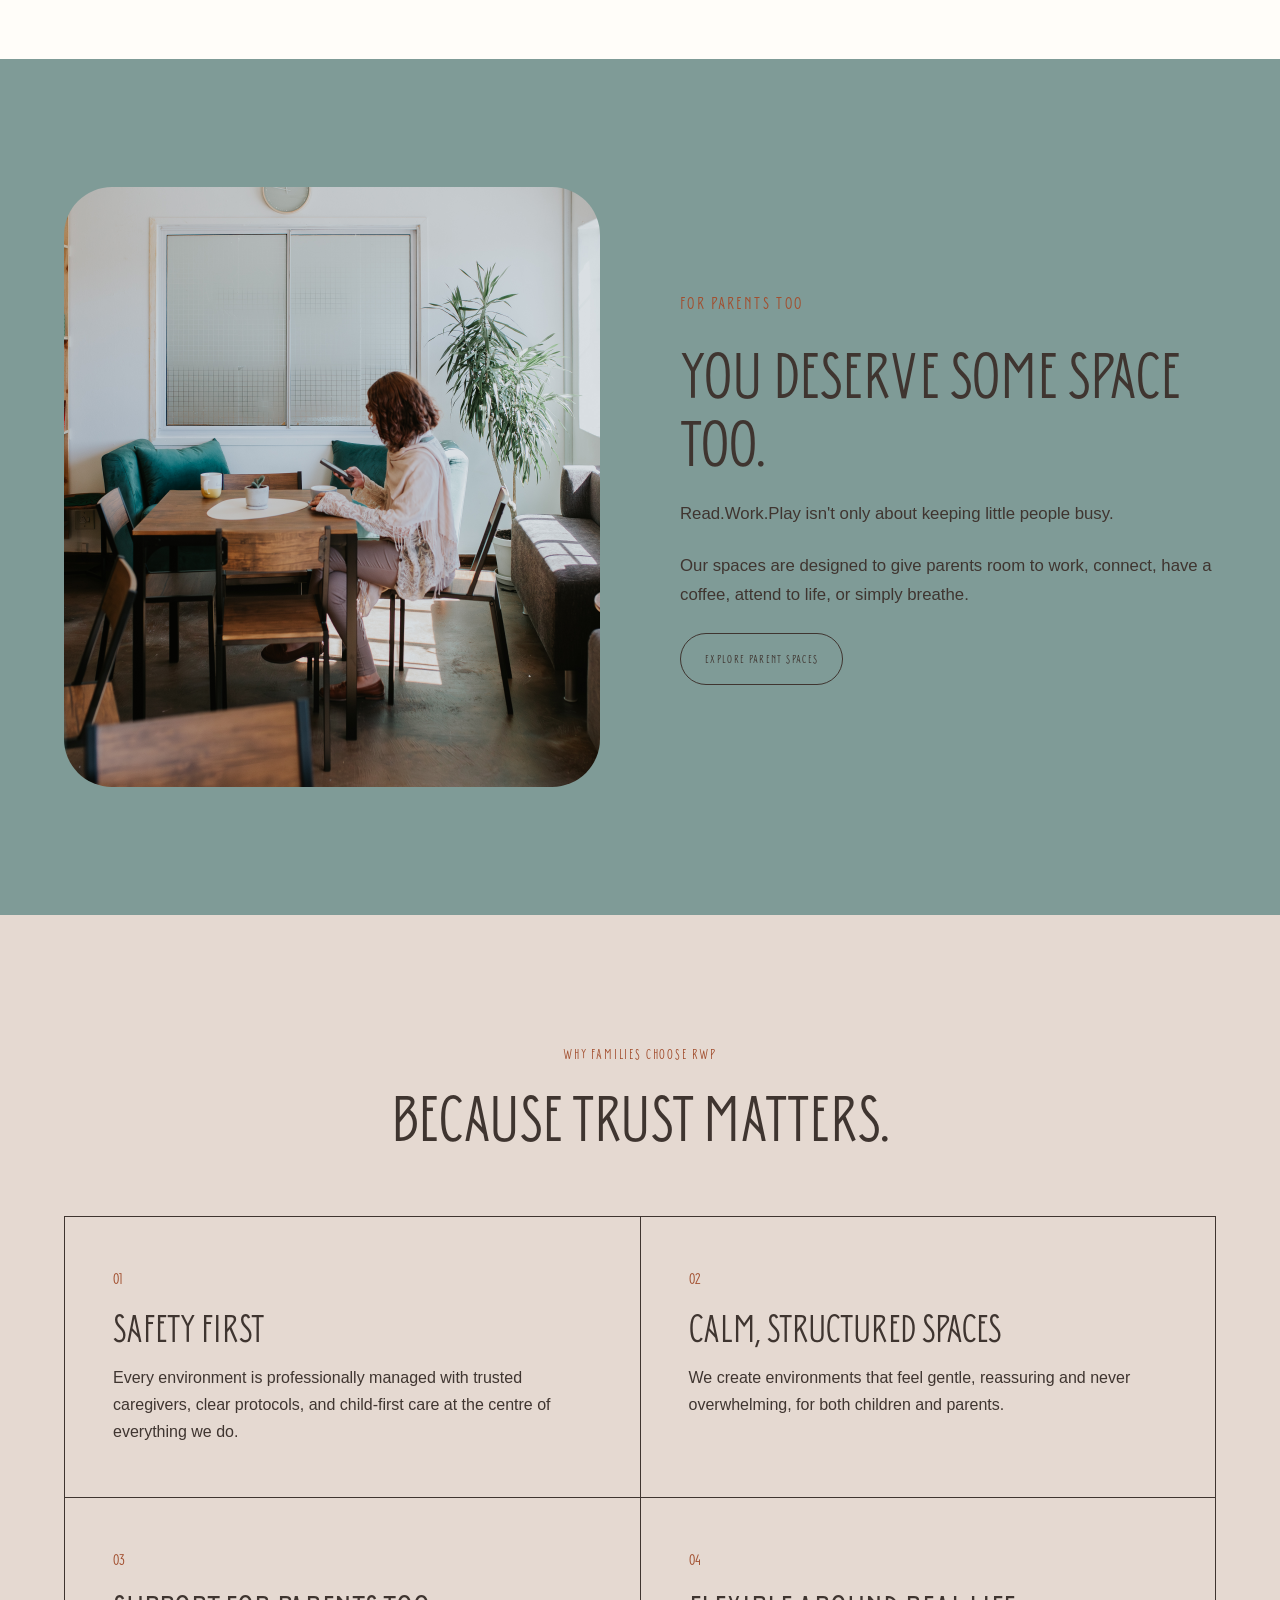
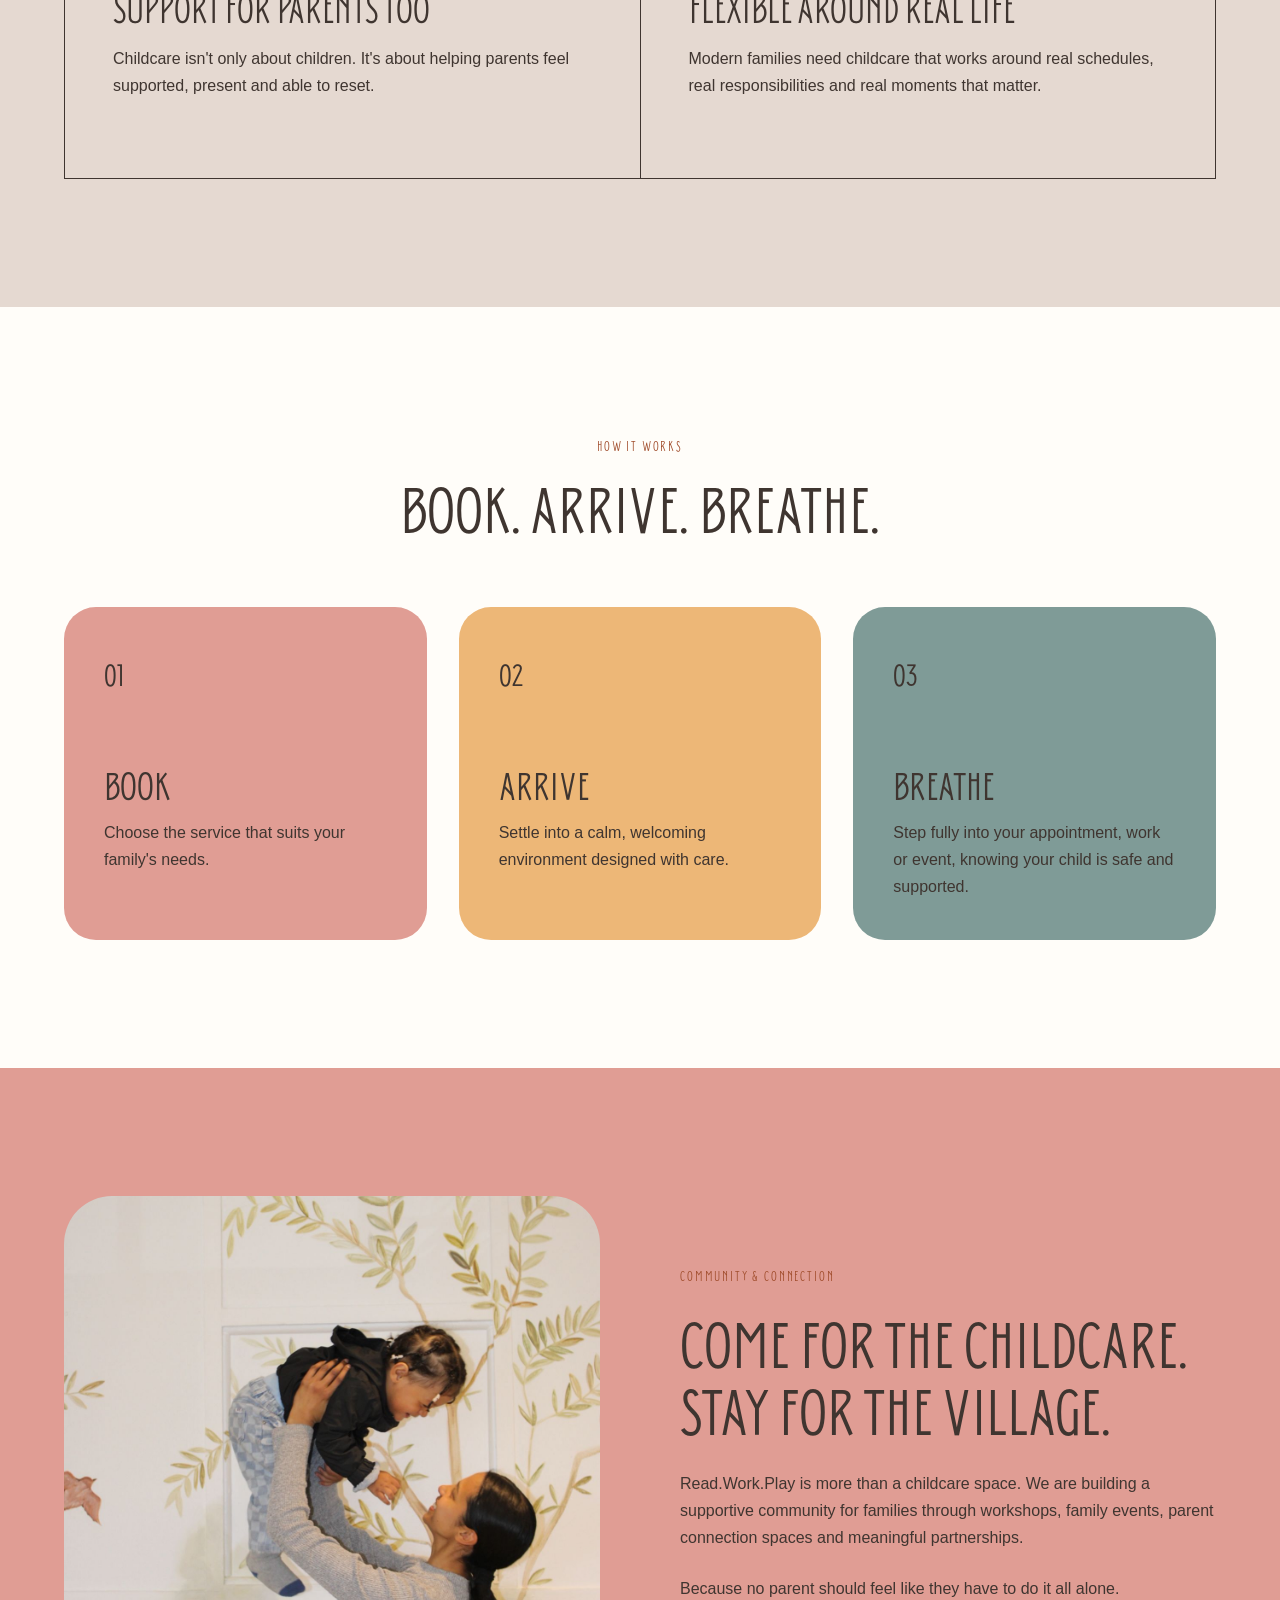
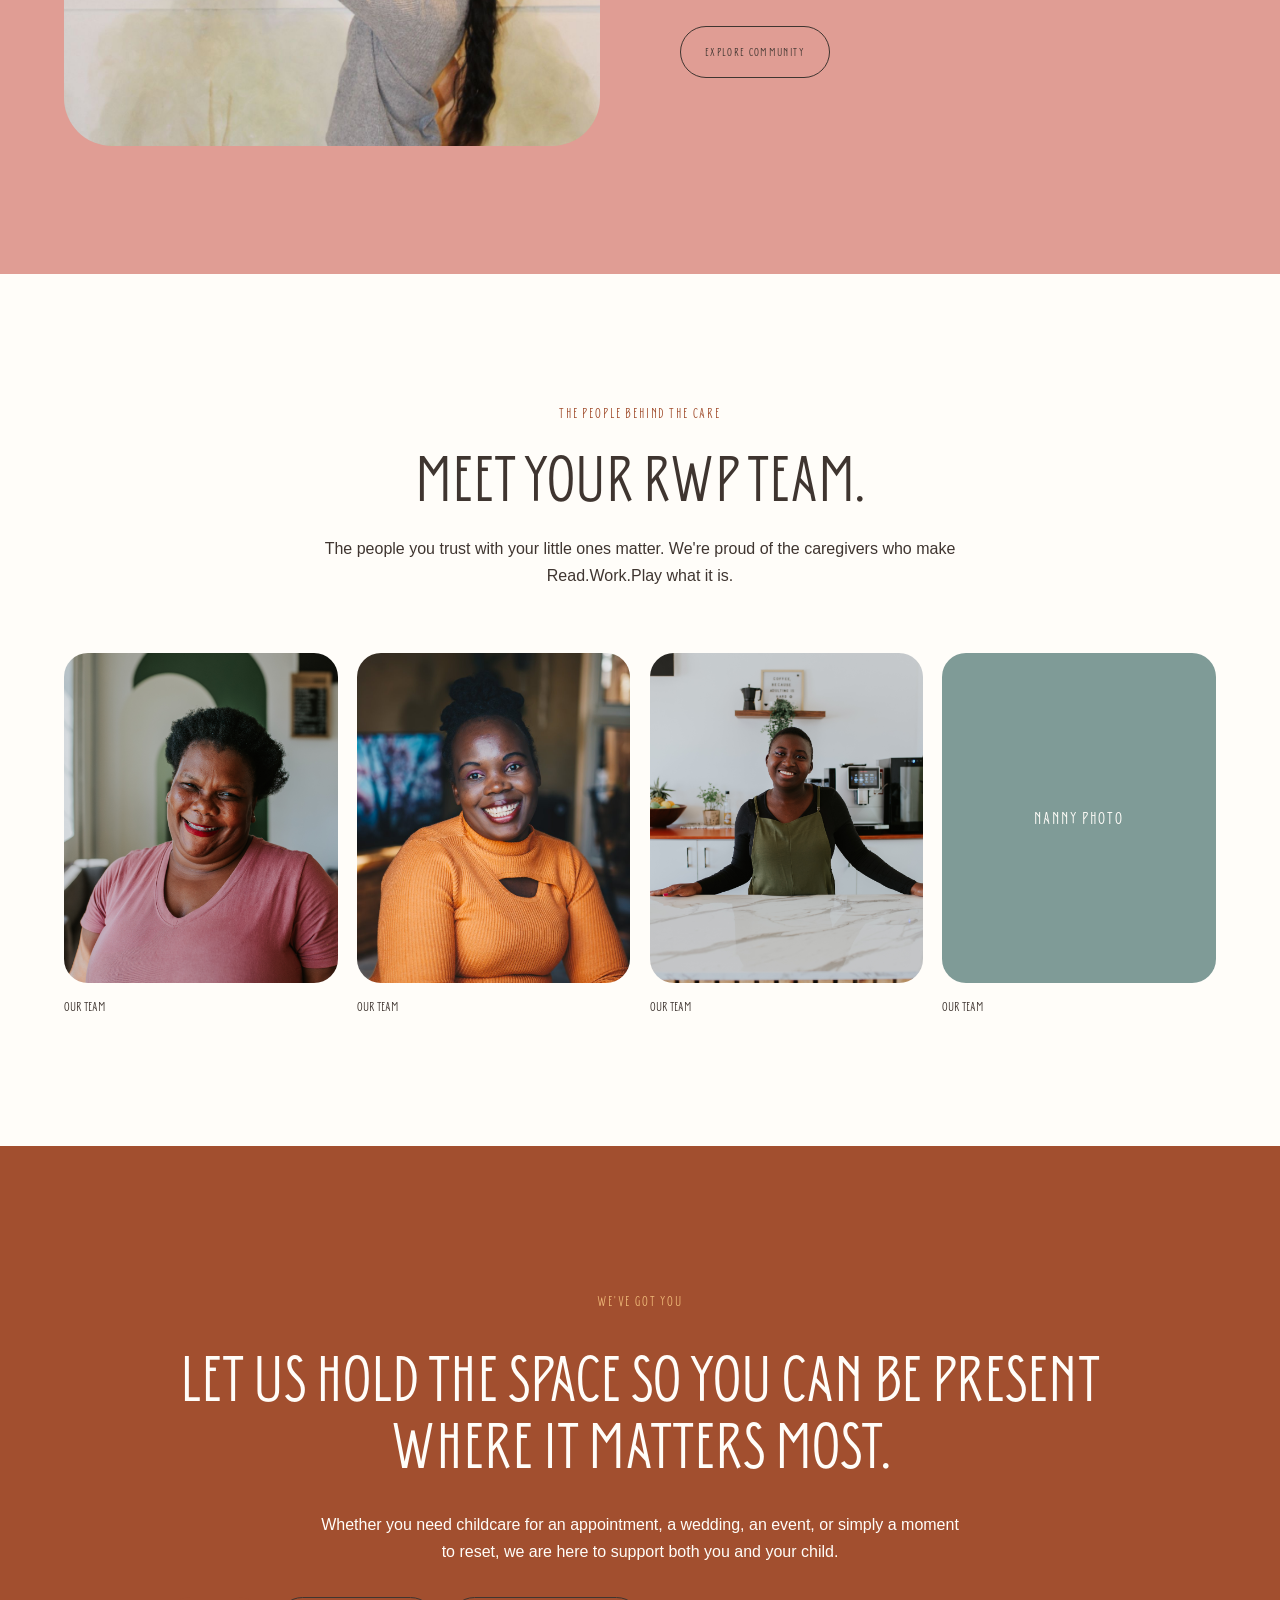
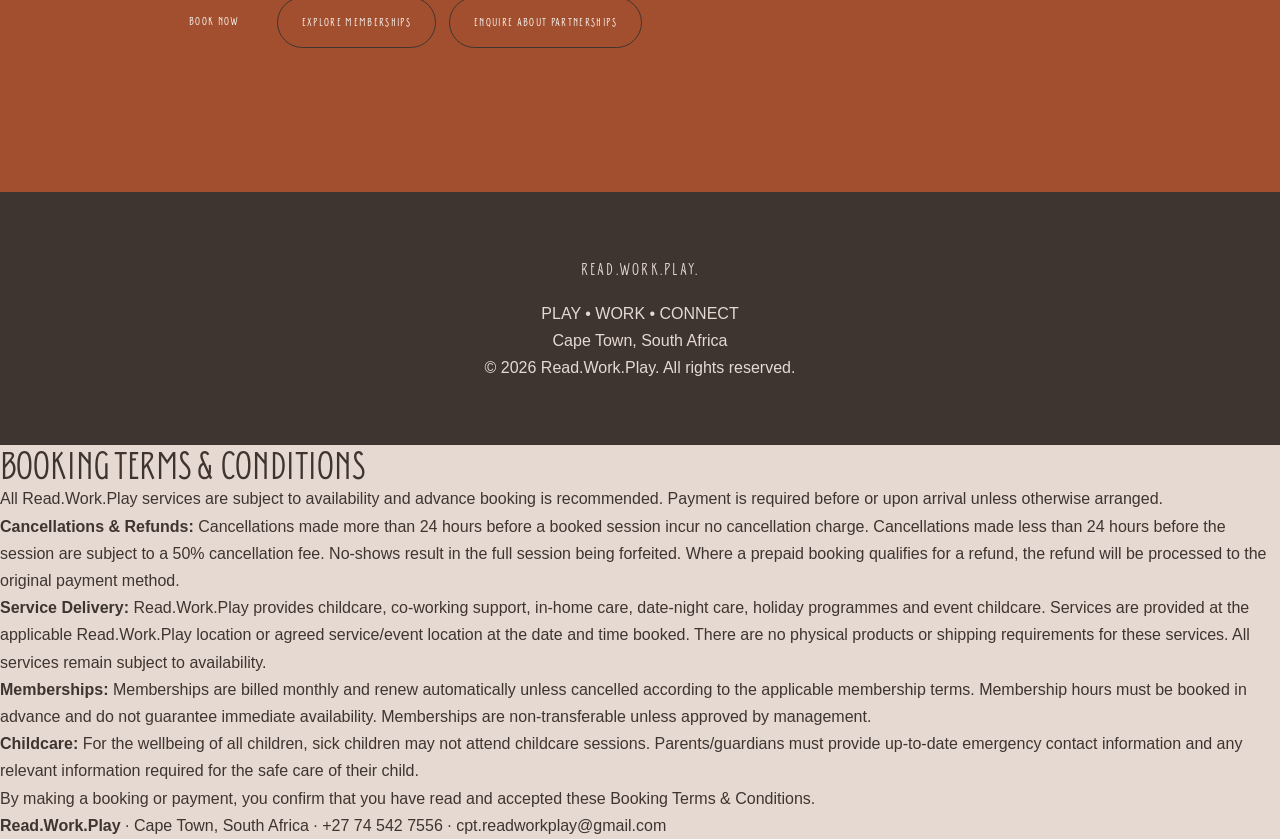
==== commit 0ef91754: "Update index.html" ====
--- a/index.html
+++ b/index.html
@@ -20,13 +20,14 @@
 
         <a href="#" class="logo">READ.WORK.PLAY.</a>
 
-        <div class="nav-links">
-            <a href="#services">SERVICES</a>
-            <a href="#why">WHY RWP</a>
-            <a href="#community">COMMUNITY</a>
-            <a href="#team">OUR TEAM</a>
-            <a href="https://bklnk.co.za/readworkplay" class="button primary">BOOK NOW</a>
-        </div>
+       <div class="nav-links">
+    <a href="#services">SERVICES</a>
+    <a href="#why">WHY RWP</a>
+    <a href="#community">COMMUNITY</a>
+    <a href="#team">OUR TEAM</a>
+    <a href="memberships.html">MEMBERSHIPS</a>
+    <a href="https://bklnk.co.za/readworkplay" class="button primary">BOOK NOW</a>
+</div>
 
     </nav>
 </header>
@@ -54,10 +55,12 @@
             appointments, celebrate important moments, or simply pause and breathe.
         </p>
 
-        <div class="hero-buttons">
-            <a href="https://bklnk.co.za/readworkplay" class="button primary">BOOK NOW</a>
-            <a href="#services" class="button secondary">EXPLORE SERVICES</a>
-        </div>
+       
+<div class="hero-buttons">
+    <a href="https://bklnk.co.za/readworkplay" class="button primary">BOOK NOW</a>
+    <a href="#services" class="button secondary">EXPLORE SERVICES</a>
+    <a href="memberships.html" class="button secondary">VIEW MEMBERSHIPS</a>
+</div>
 
     </div>
 
@@ -477,8 +480,8 @@
                 Because no parent should feel like they have to do it all alone.
             </p>
 
-            <a href="https://bklnk.co.za/readworkplay" class="button secondary">
-                EXPLORE COMMUNITY
+           <a href="https://chat.whatsapp.com/D18jhIj0eEbErlyZre3daC?s=cl&p=i&mlu=4&ilr=4" class="button secondary" target="_blank">
+    EXPLORE COMMUNITY
             </a>
 
         </div>
@@ -564,6 +567,9 @@
             <a href="https://bklnk.co.za/readworkplay" class="button primary">
                 BOOK NOW
             </a>
+<a href="memberships.html" class="button secondary">
+    EXPLORE MEMBERSHIPS
+</a>
 
            <a href="partnerships.html" class="button secondary">
     ENQUIRE ABOUT PARTNERSHIPS
